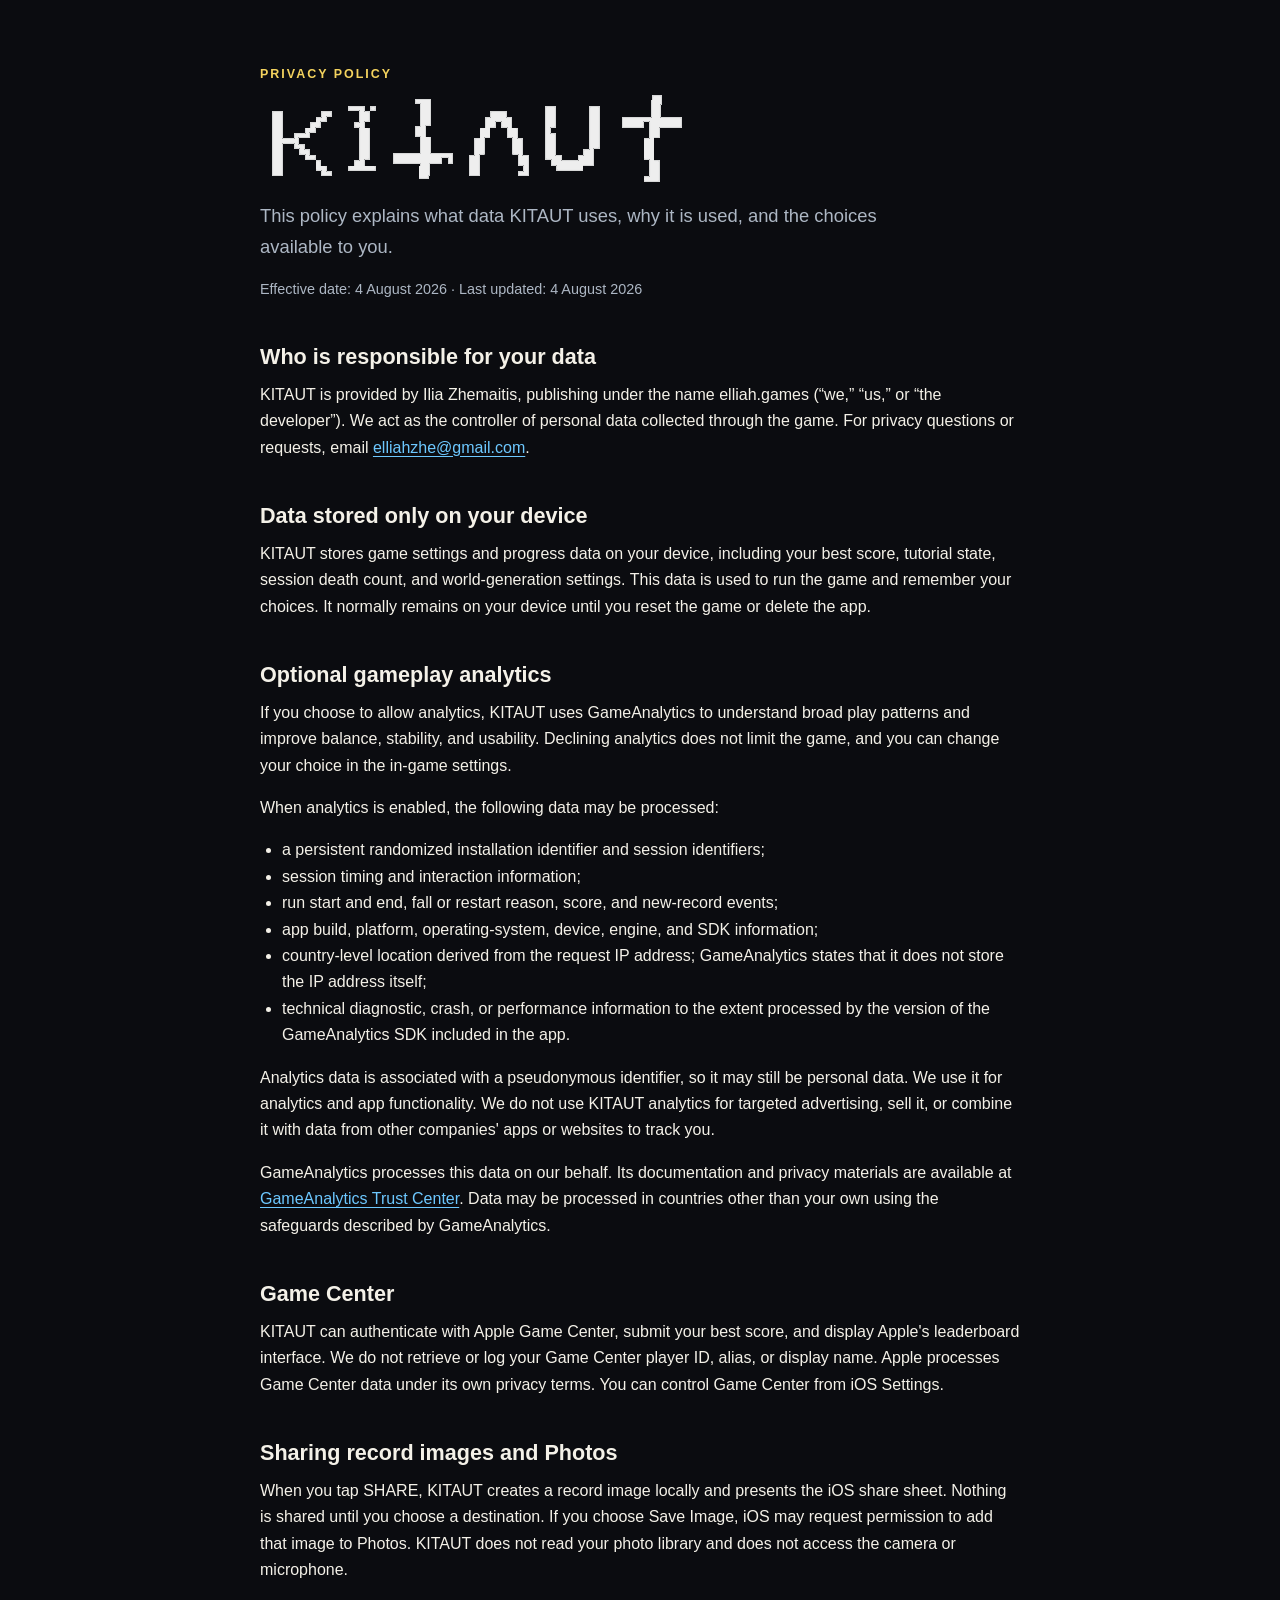
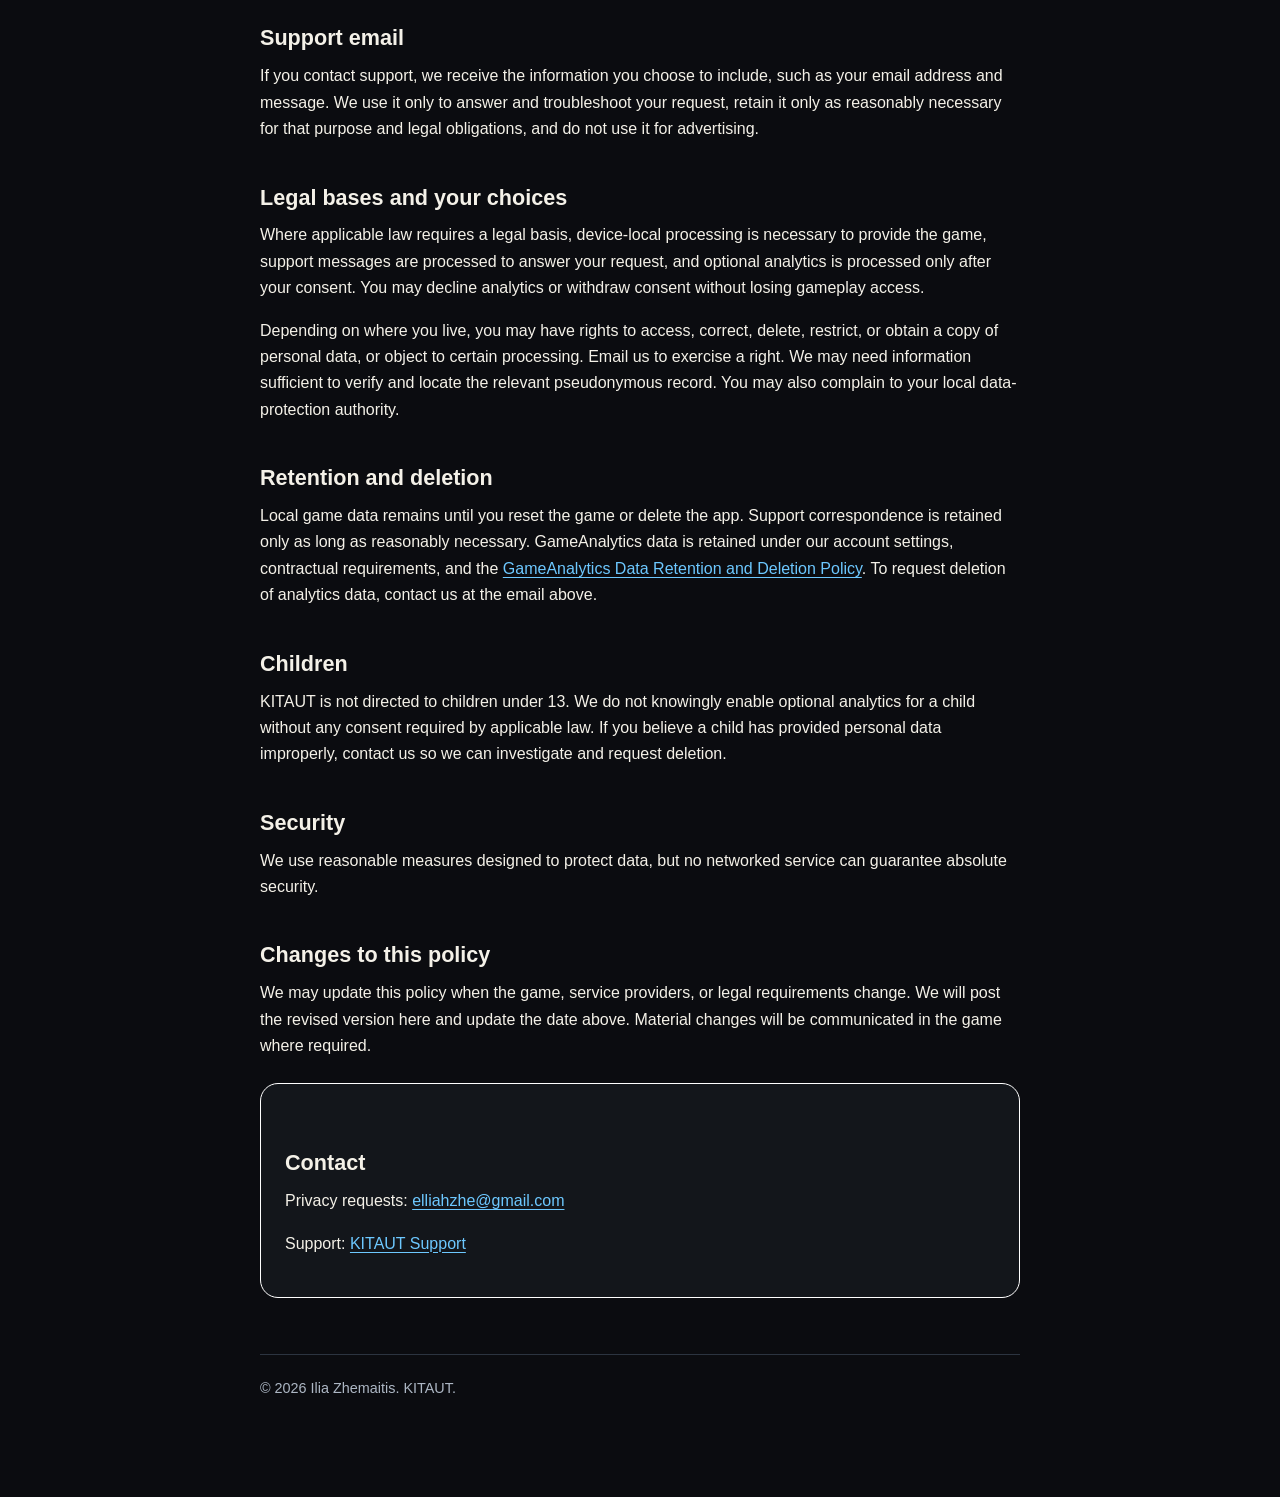
==== privacy/index.html @ 6efd18be "Add clean privacy page route" ====
<!doctype html>
<html lang="en">
<head>
  <meta charset="utf-8">
  <meta name="viewport" content="width=device-width, initial-scale=1">
  <meta name="description" content="Privacy Policy for the KITAUT iPhone game.">
  <title>KITAUT Privacy Policy</title>
  <link rel="canonical" href="https://elliahzhe.github.io/kitaut-site/privacy/">
  <link rel="stylesheet" href="../styles.css?v=3">
</head>
<body>
  <main>
    <header>
      <p class="eyebrow">Privacy policy</p>
      <h1 class="brand"><img src="../logo_simple.png" alt="KITAUT"></h1>
      <p class="lede">This policy explains what data KITAUT uses, why it is used, and the choices available to you.</p>
      <p class="meta">Effective date: 4 August 2026 · Last updated: 4 August 2026</p>
    </header>

    <section>
      <h2>Who is responsible for your data</h2>
      <p>KITAUT is provided by Ilia Zhemaitis, publishing under the name elliah.games (“we,” “us,” or “the developer”). We act as the controller of personal data collected through the game. For privacy questions or requests, email <a href="mailto:elliahzhe@gmail.com?subject=KITAUT%20Privacy">elliahzhe@gmail.com</a>.</p>
    </section>

    <section>
      <h2>Data stored only on your device</h2>
      <p>KITAUT stores game settings and progress data on your device, including your best score, tutorial state, session death count, and world-generation settings. This data is used to run the game and remember your choices. It normally remains on your device until you reset the game or delete the app.</p>
    </section>

    <section>
      <h2>Optional gameplay analytics</h2>
      <p>If you choose to allow analytics, KITAUT uses GameAnalytics to understand broad play patterns and improve balance, stability, and usability. Declining analytics does not limit the game, and you can change your choice in the in-game settings.</p>
      <p>When analytics is enabled, the following data may be processed:</p>
      <ul>
        <li>a persistent randomized installation identifier and session identifiers;</li>
        <li>session timing and interaction information;</li>
        <li>run start and end, fall or restart reason, score, and new-record events;</li>
        <li>app build, platform, operating-system, device, engine, and SDK information;</li>
        <li>country-level location derived from the request IP address; GameAnalytics states that it does not store the IP address itself;</li>
        <li>technical diagnostic, crash, or performance information to the extent processed by the version of the GameAnalytics SDK included in the app.</li>
      </ul>
      <p>Analytics data is associated with a pseudonymous identifier, so it may still be personal data. We use it for analytics and app functionality. We do not use KITAUT analytics for targeted advertising, sell it, or combine it with data from other companies' apps or websites to track you.</p>
      <p>GameAnalytics processes this data on our behalf. Its documentation and privacy materials are available at <a href="https://www.gameanalytics.com/trust">GameAnalytics Trust Center</a>. Data may be processed in countries other than your own using the safeguards described by GameAnalytics.</p>
    </section>

    <section>
      <h2>Game Center</h2>
      <p>KITAUT can authenticate with Apple Game Center, submit your best score, and display Apple's leaderboard interface. We do not retrieve or log your Game Center player ID, alias, or display name. Apple processes Game Center data under its own privacy terms. You can control Game Center from iOS Settings.</p>
    </section>

    <section>
      <h2>Sharing record images and Photos</h2>
      <p>When you tap SHARE, KITAUT creates a record image locally and presents the iOS share sheet. Nothing is shared until you choose a destination. If you choose Save Image, iOS may request permission to add that image to Photos. KITAUT does not read your photo library and does not access the camera or microphone.</p>
    </section>

    <section>
      <h2>Support email</h2>
      <p>If you contact support, we receive the information you choose to include, such as your email address and message. We use it only to answer and troubleshoot your request, retain it only as reasonably necessary for that purpose and legal obligations, and do not use it for advertising.</p>
    </section>

    <section>
      <h2>Legal bases and your choices</h2>
      <p>Where applicable law requires a legal basis, device-local processing is necessary to provide the game, support messages are processed to answer your request, and optional analytics is processed only after your consent. You may decline analytics or withdraw consent without losing gameplay access.</p>
      <p>Depending on where you live, you may have rights to access, correct, delete, restrict, or obtain a copy of personal data, or object to certain processing. Email us to exercise a right. We may need information sufficient to verify and locate the relevant pseudonymous record. You may also complain to your local data-protection authority.</p>
    </section>

    <section>
      <h2>Retention and deletion</h2>
      <p>Local game data remains until you reset the game or delete the app. Support correspondence is retained only as long as reasonably necessary. GameAnalytics data is retained under our account settings, contractual requirements, and the <a href="https://www.gameanalytics.com/trust/data-retention-and-deletion-policy">GameAnalytics Data Retention and Deletion Policy</a>. To request deletion of analytics data, contact us at the email above.</p>
    </section>

    <section>
      <h2>Children</h2>
      <p>KITAUT is not directed to children under 13. We do not knowingly enable optional analytics for a child without any consent required by applicable law. If you believe a child has provided personal data improperly, contact us so we can investigate and request deletion.</p>
    </section>

    <section>
      <h2>Security</h2>
      <p>We use reasonable measures designed to protect data, but no networked service can guarantee absolute security.</p>
    </section>

    <section>
      <h2>Changes to this policy</h2>
      <p>We may update this policy when the game, service providers, or legal requirements change. We will post the revised version here and update the date above. Material changes will be communicated in the game where required.</p>
    </section>

    <section class="card">
      <h2>Contact</h2>
      <p>Privacy requests: <a href="mailto:elliahzhe@gmail.com?subject=KITAUT%20Privacy">elliahzhe@gmail.com</a></p>
      <p>Support: <a href="../support/">KITAUT Support</a></p>
    </section>

    <footer>
      <p>© 2026 Ilia Zhemaitis. KITAUT.</p>
    </footer>
  </main>
</body>
</html>
---- styles.css ----
:root {
  color-scheme: dark;
  --bg: #0b0c10;
  --panel: #14171d;
  --line: #2c3440;
  --text: #f4f1e8;
  --muted: #adb7c4;
  --accent: #f4d35e;
  --link: #6dc8ff;
  --danger: #ff5f5f;
}

* { box-sizing: border-box; }

html { background: var(--bg); }

body {
  margin: 0;
  color: var(--text);
  background: var(--bg);
  font: 16px/1.65 -apple-system, BlinkMacSystemFont, "Segoe UI", sans-serif;
}

main {
  width: min(760px, calc(100% - 32px));
  margin: 0 auto;
  padding: 64px 0 80px;
}

header { margin-bottom: 40px; }

.eyebrow {
  margin: 0 0 10px;
  color: var(--accent);
  font-size: 0.78rem;
  font-weight: 750;
  letter-spacing: 0.16em;
  text-transform: uppercase;
}

h1, h2, h3 { line-height: 1.2; }

h1 {
  margin: 0 0 12px;
  font-size: clamp(2.5rem, 10vw, 5.2rem);
  letter-spacing: -0.045em;
}

h1.brand {
  font-size: 0;
  line-height: 0;
}

.brand img {
  display: block;
  width: min(430px, 100%);
  height: auto;
  image-rendering: pixelated;
}

h2 {
  margin: 42px 0 12px;
  font-size: 1.35rem;
}

h3 { margin: 28px 0 8px; font-size: 1.05rem; }

p, ul { margin: 0 0 16px; }

ul { padding-left: 22px; }

a { color: var(--link); text-underline-offset: 3px; }

.lede { max-width: 620px; color: var(--muted); font-size: 1.15rem; }

.card {
  margin: 24px 0;
  padding: 24px;
  border: 1px solid #fff;
  border-radius: 18px;
  background: color-mix(in srgb, var(--panel) 92%, transparent);
}

.grid {
  display: grid;
  grid-template-columns: repeat(2, minmax(0, 1fr));
  gap: 16px;
}

.grid .card { margin: 0; }

.button {
  display: inline-block;
  margin-top: 8px;
  padding: 11px 16px;
  border-radius: 999px;
  color: var(--bg);
  background: var(--text);
  font-weight: 750;
  text-decoration: none;
}

.meta, footer { color: var(--muted); font-size: 0.9rem; }

footer {
  margin-top: 56px;
  padding-top: 22px;
  border-top: 1px solid var(--line);
}

@media (max-width: 620px) {
  main { padding-top: 36px; }
  .grid { grid-template-columns: 1fr; }
  .card { padding: 20px; }
}
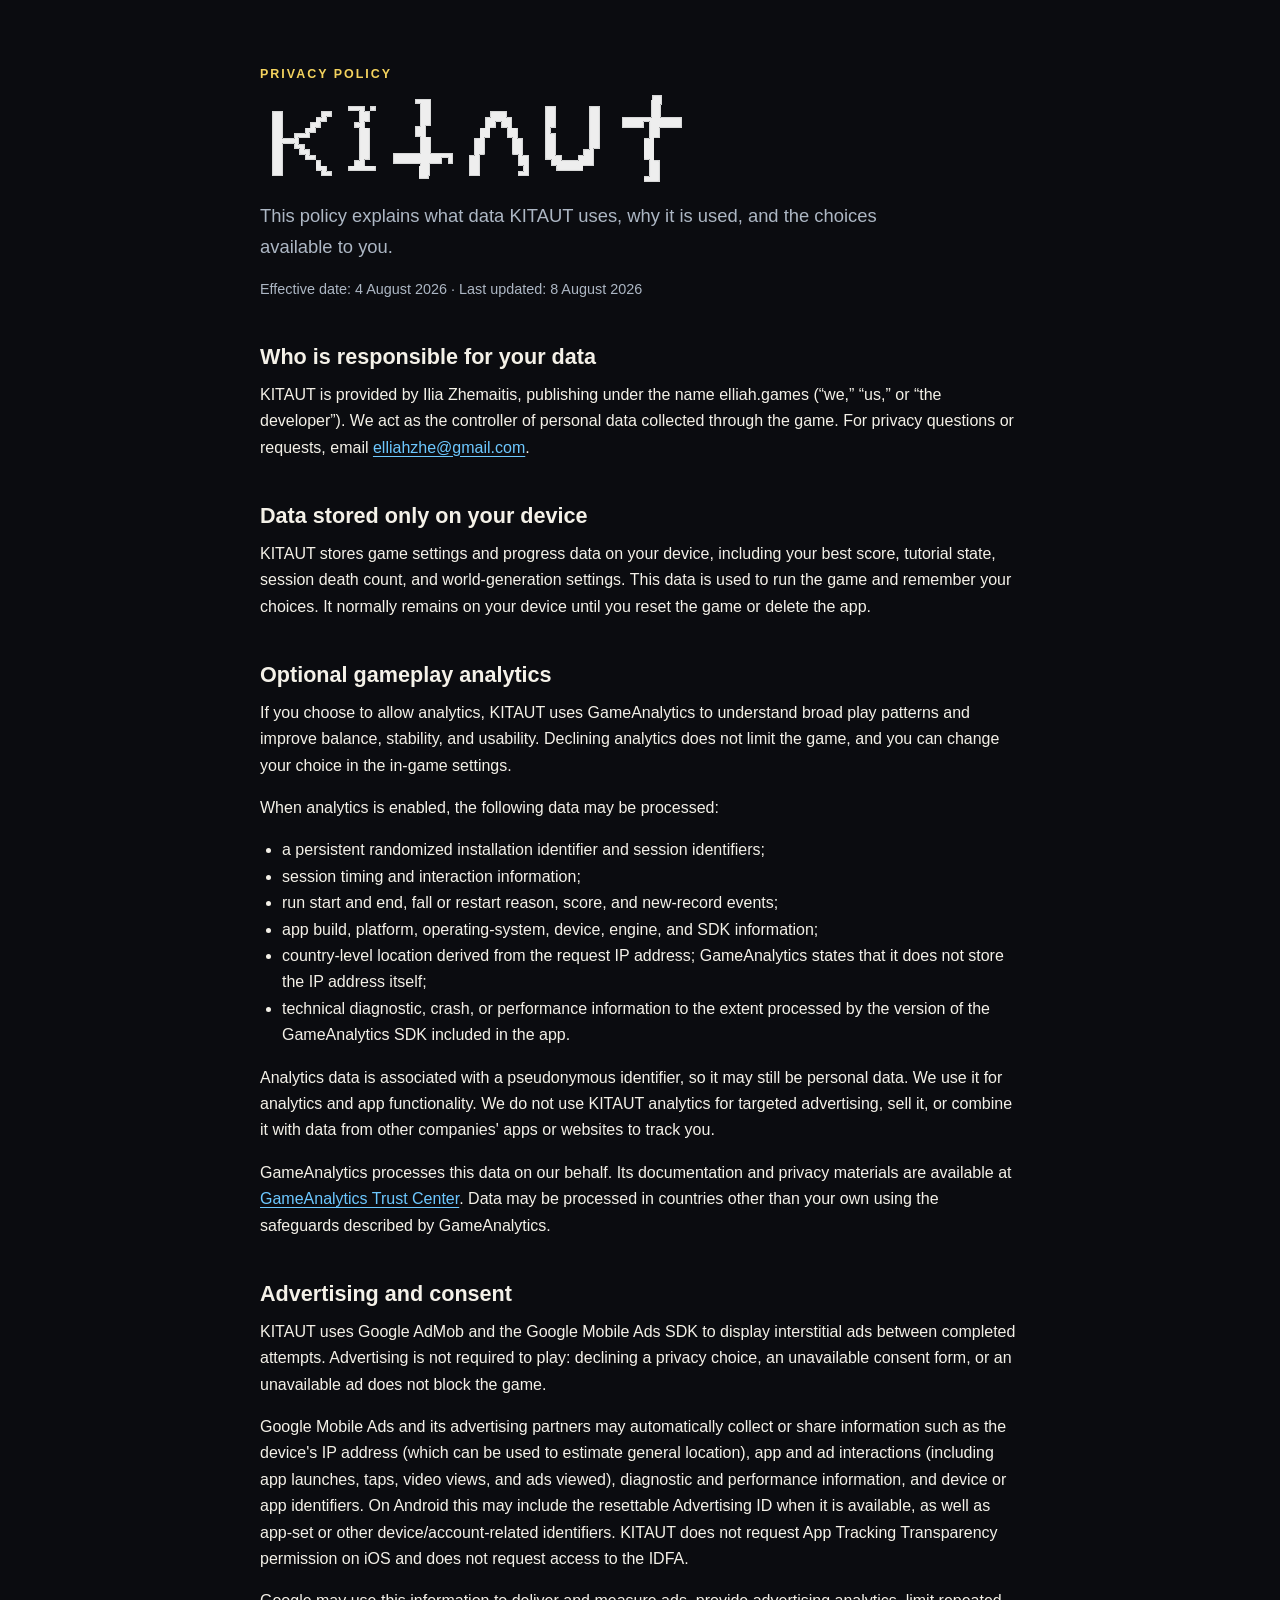
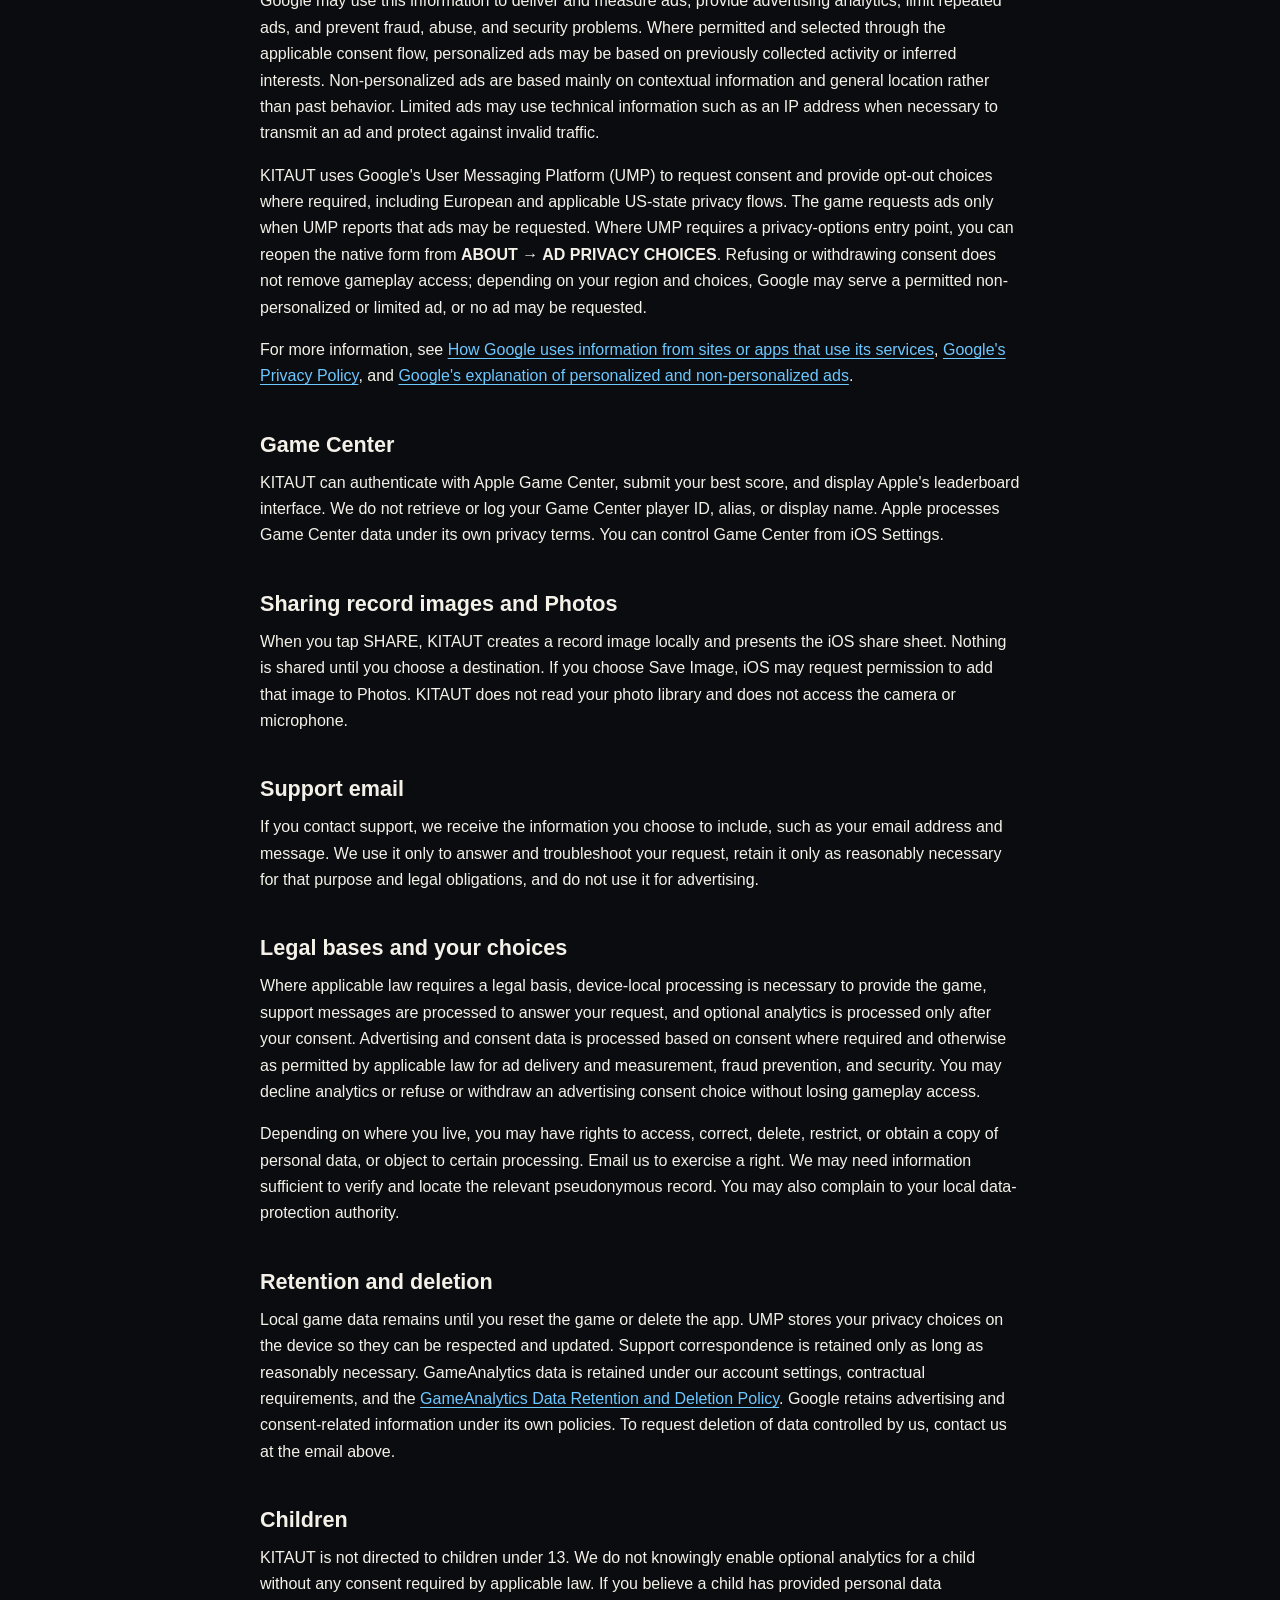
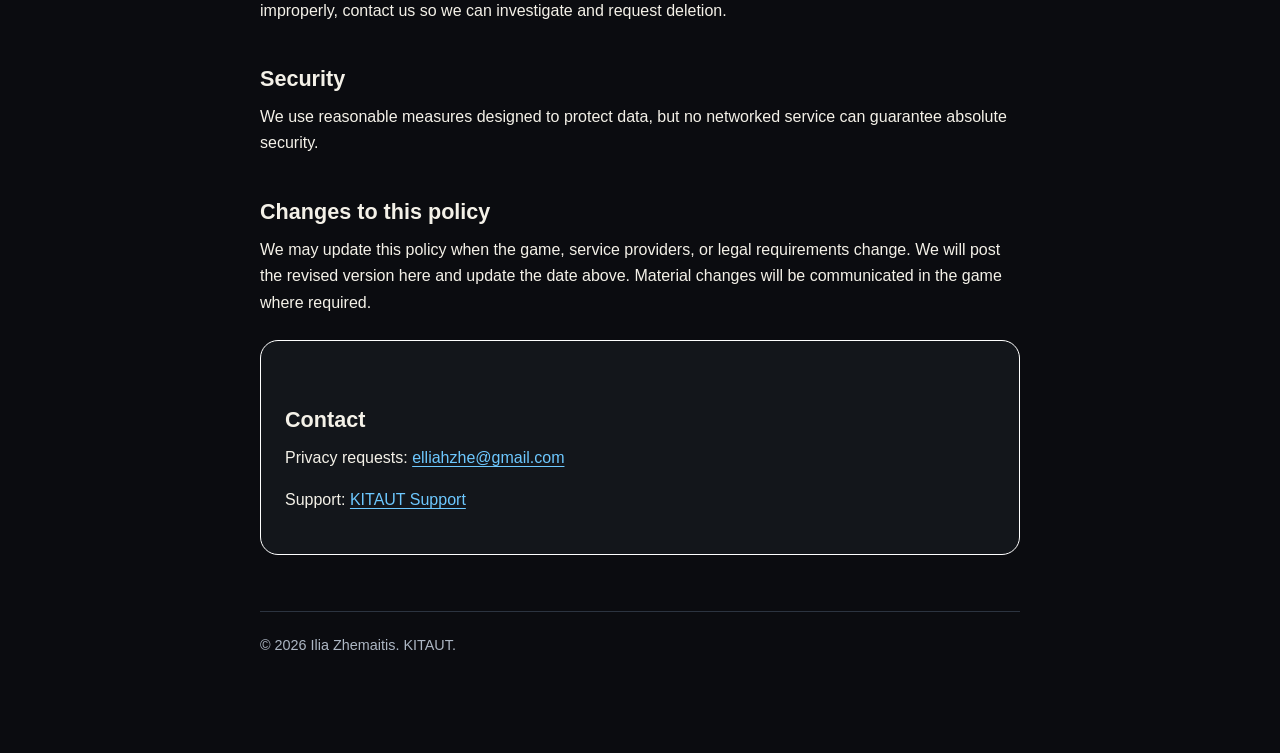
==== commit 0fec67ef: "Update KITAUT privacy policy for AdMob and UMP" ====
--- a/privacy/index.html
+++ b/privacy/index.html
@@ -3,7 +3,7 @@
 <head>
   <meta charset="utf-8">
   <meta name="viewport" content="width=device-width, initial-scale=1">
-  <meta name="description" content="Privacy Policy for the KITAUT iPhone game.">
+  <meta name="description" content="Privacy Policy for the KITAUT iOS and Android game.">
   <title>KITAUT Privacy Policy</title>
   <link rel="canonical" href="https://elliahzhe.github.io/kitaut-site/privacy/">
   <link rel="stylesheet" href="../styles.css?v=3">
@@ -14,7 +14,7 @@
       <p class="eyebrow">Privacy policy</p>
       <h1 class="brand"><img src="../logo_simple.png" alt="KITAUT"></h1>
       <p class="lede">This policy explains what data KITAUT uses, why it is used, and the choices available to you.</p>
-      <p class="meta">Effective date: 4 August 2026 · Last updated: 4 August 2026</p>
+      <p class="meta">Effective date: 4 August 2026 · Last updated: 8 August 2026</p>
     </header>
 
     <section>
@@ -44,6 +44,15 @@
     </section>
 
     <section>
+      <h2>Advertising and consent</h2>
+      <p>KITAUT uses Google AdMob and the Google Mobile Ads SDK to display interstitial ads between completed attempts. Advertising is not required to play: declining a privacy choice, an unavailable consent form, or an unavailable ad does not block the game.</p>
+      <p>Google Mobile Ads and its advertising partners may automatically collect or share information such as the device's IP address (which can be used to estimate general location), app and ad interactions (including app launches, taps, video views, and ads viewed), diagnostic and performance information, and device or app identifiers. On Android this may include the resettable Advertising ID when it is available, as well as app-set or other device/account-related identifiers. KITAUT does not request App Tracking Transparency permission on iOS and does not request access to the IDFA.</p>
+      <p>Google may use this information to deliver and measure ads, provide advertising analytics, limit repeated ads, and prevent fraud, abuse, and security problems. Where permitted and selected through the applicable consent flow, personalized ads may be based on previously collected activity or inferred interests. Non-personalized ads are based mainly on contextual information and general location rather than past behavior. Limited ads may use technical information such as an IP address when necessary to transmit an ad and protect against invalid traffic.</p>
+      <p>KITAUT uses Google's User Messaging Platform (UMP) to request consent and provide opt-out choices where required, including European and applicable US-state privacy flows. The game requests ads only when UMP reports that ads may be requested. Where UMP requires a privacy-options entry point, you can reopen the native form from <strong>ABOUT → AD PRIVACY CHOICES</strong>. Refusing or withdrawing consent does not remove gameplay access; depending on your region and choices, Google may serve a permitted non-personalized or limited ad, or no ad may be requested.</p>
+      <p>For more information, see <a href="https://policies.google.com/technologies/partner-sites">How Google uses information from sites or apps that use its services</a>, <a href="https://policies.google.com/privacy">Google's Privacy Policy</a>, and <a href="https://support.google.com/admob/answer/7676680">Google's explanation of personalized and non-personalized ads</a>.</p>
+    </section>
+
+    <section>
       <h2>Game Center</h2>
       <p>KITAUT can authenticate with Apple Game Center, submit your best score, and display Apple's leaderboard interface. We do not retrieve or log your Game Center player ID, alias, or display name. Apple processes Game Center data under its own privacy terms. You can control Game Center from iOS Settings.</p>
     </section>
@@ -60,13 +69,13 @@
 
     <section>
       <h2>Legal bases and your choices</h2>
-      <p>Where applicable law requires a legal basis, device-local processing is necessary to provide the game, support messages are processed to answer your request, and optional analytics is processed only after your consent. You may decline analytics or withdraw consent without losing gameplay access.</p>
+      <p>Where applicable law requires a legal basis, device-local processing is necessary to provide the game, support messages are processed to answer your request, and optional analytics is processed only after your consent. Advertising and consent data is processed based on consent where required and otherwise as permitted by applicable law for ad delivery and measurement, fraud prevention, and security. You may decline analytics or refuse or withdraw an advertising consent choice without losing gameplay access.</p>
       <p>Depending on where you live, you may have rights to access, correct, delete, restrict, or obtain a copy of personal data, or object to certain processing. Email us to exercise a right. We may need information sufficient to verify and locate the relevant pseudonymous record. You may also complain to your local data-protection authority.</p>
     </section>
 
     <section>
       <h2>Retention and deletion</h2>
-      <p>Local game data remains until you reset the game or delete the app. Support correspondence is retained only as long as reasonably necessary. GameAnalytics data is retained under our account settings, contractual requirements, and the <a href="https://www.gameanalytics.com/trust/data-retention-and-deletion-policy">GameAnalytics Data Retention and Deletion Policy</a>. To request deletion of analytics data, contact us at the email above.</p>
+      <p>Local game data remains until you reset the game or delete the app. UMP stores your privacy choices on the device so they can be respected and updated. Support correspondence is retained only as long as reasonably necessary. GameAnalytics data is retained under our account settings, contractual requirements, and the <a href="https://www.gameanalytics.com/trust/data-retention-and-deletion-policy">GameAnalytics Data Retention and Deletion Policy</a>. Google retains advertising and consent-related information under its own policies. To request deletion of data controlled by us, contact us at the email above.</p>
     </section>
 
     <section>
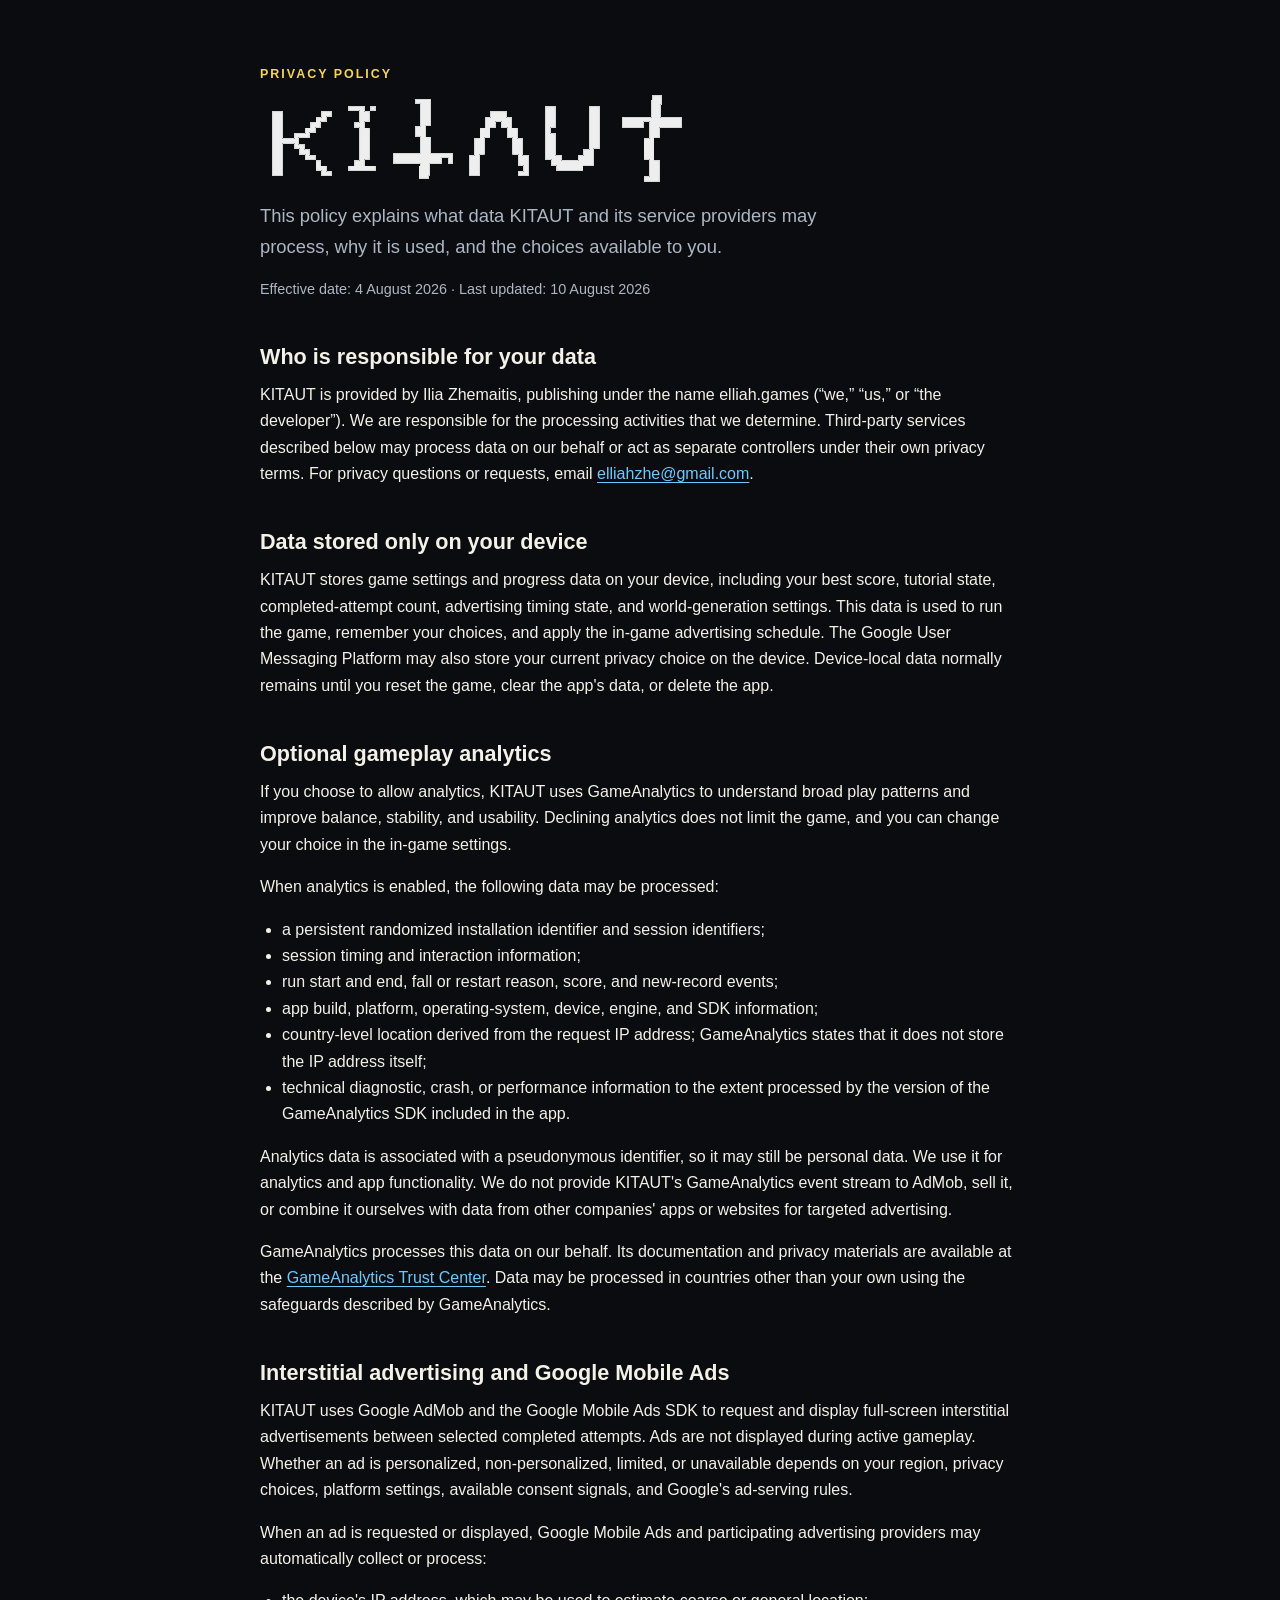
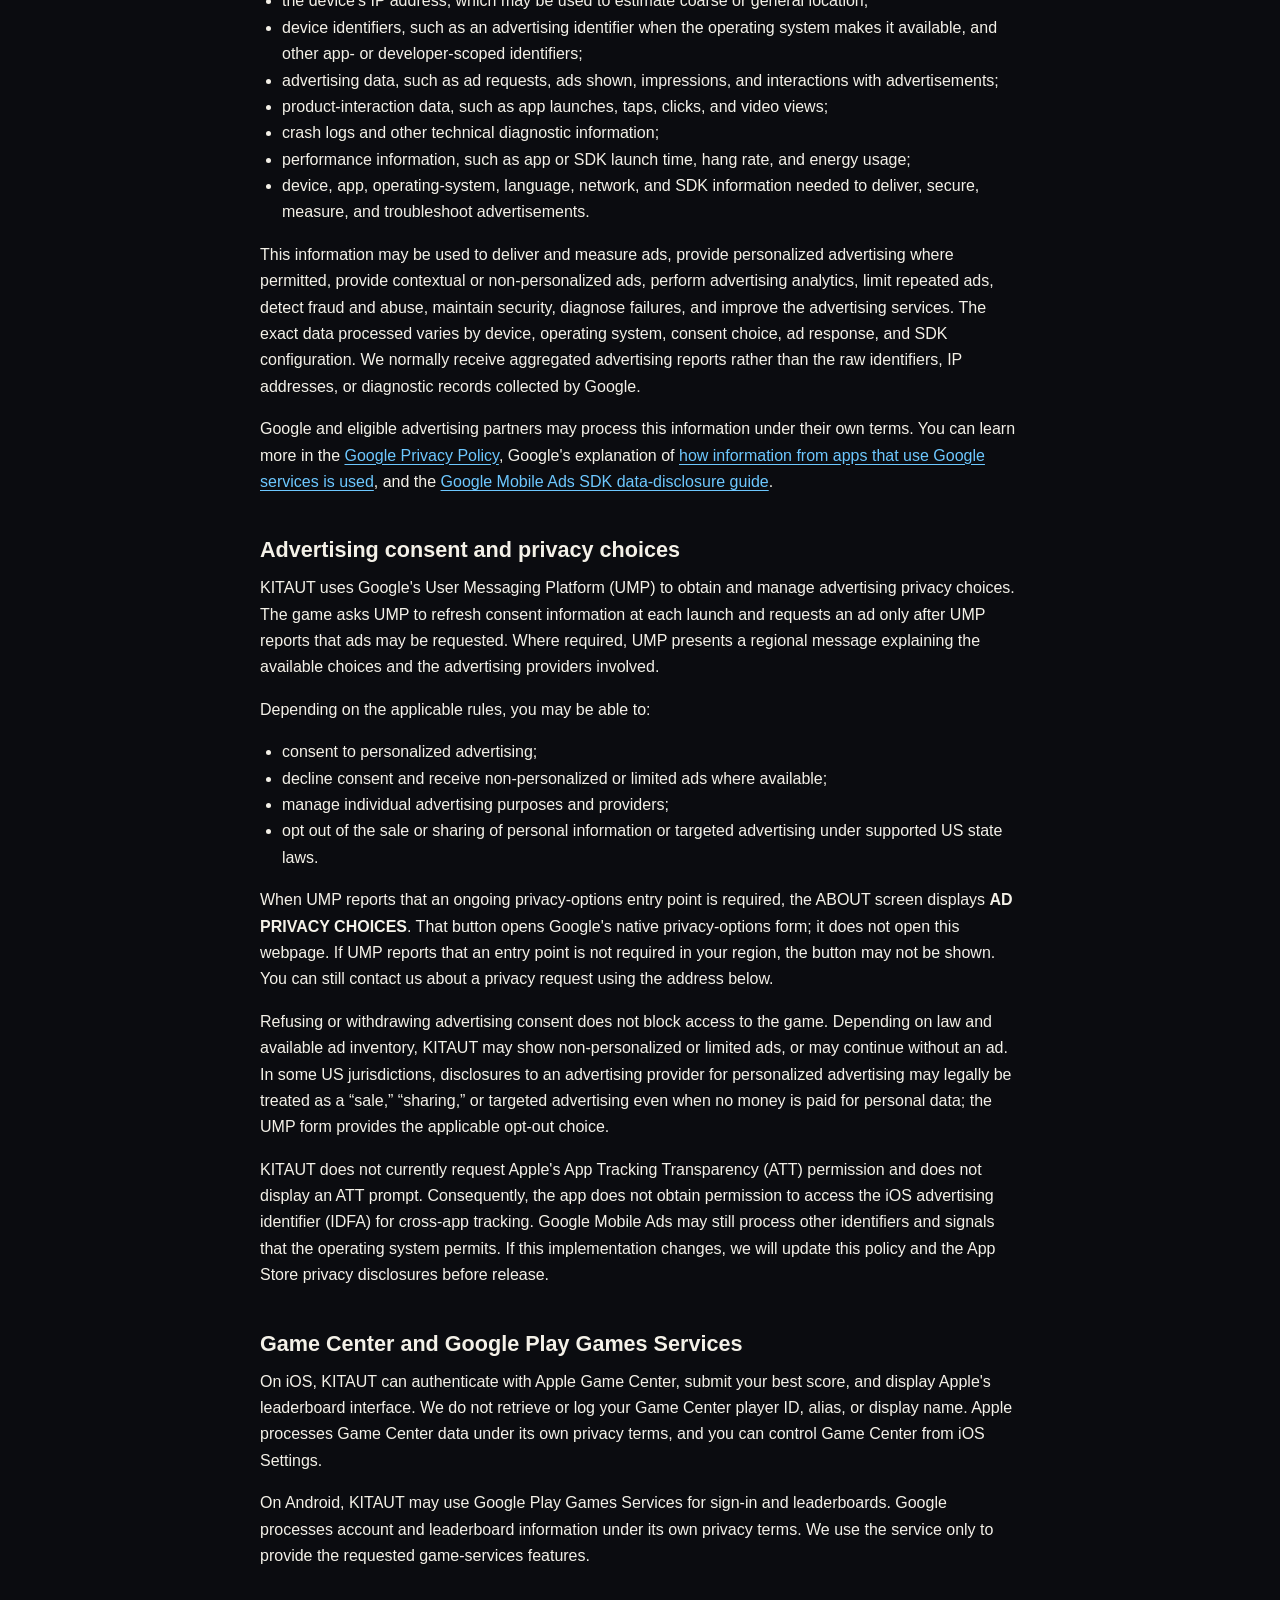
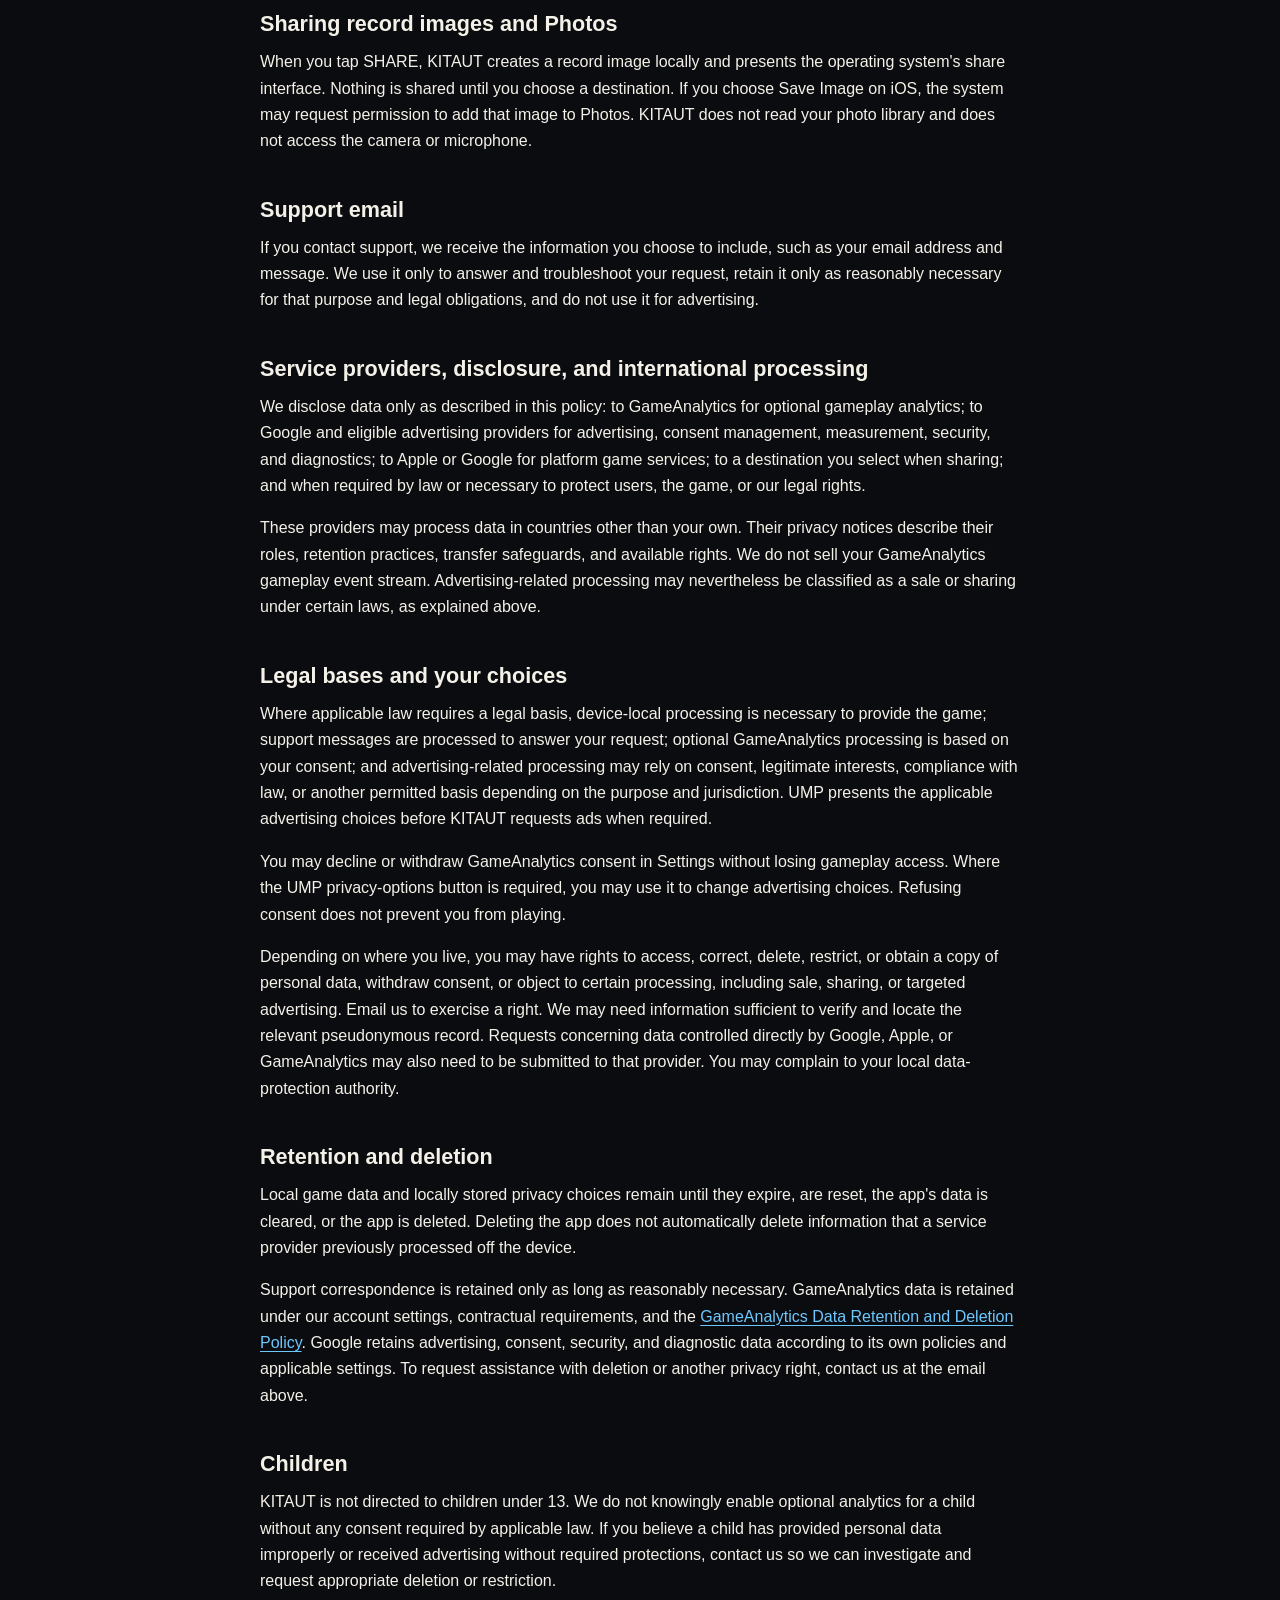
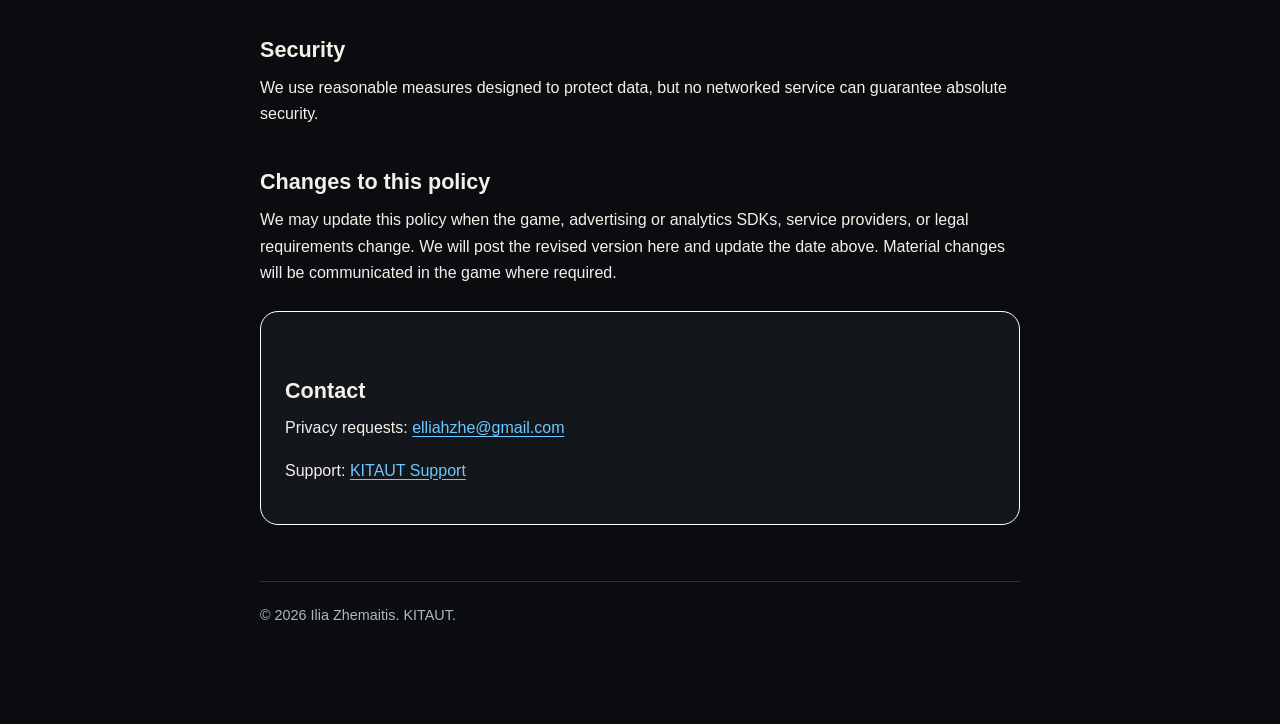
==== commit 3bf59a11: "Sync public privacy page with AdMob disclosures" ====
--- a/privacy/index.html
+++ b/privacy/index.html
@@ -3,7 +3,7 @@
 <head>
   <meta charset="utf-8">
   <meta name="viewport" content="width=device-width, initial-scale=1">
-  <meta name="description" content="Privacy Policy for the KITAUT iOS and Android game.">
+  <meta name="description" content="Privacy Policy for the KITAUT game on iOS and Android.">
   <title>KITAUT Privacy Policy</title>
   <link rel="canonical" href="https://elliahzhe.github.io/kitaut-site/privacy/">
   <link rel="stylesheet" href="../styles.css?v=3">
@@ -13,18 +13,18 @@
     <header>
       <p class="eyebrow">Privacy policy</p>
       <h1 class="brand"><img src="../logo_simple.png" alt="KITAUT"></h1>
-      <p class="lede">This policy explains what data KITAUT uses, why it is used, and the choices available to you.</p>
-      <p class="meta">Effective date: 4 August 2026 · Last updated: 8 August 2026</p>
+      <p class="lede">This policy explains what data KITAUT and its service providers may process, why it is used, and the choices available to you.</p>
+      <p class="meta">Effective date: 4 August 2026 · Last updated: 10 August 2026</p>
     </header>
 
     <section>
       <h2>Who is responsible for your data</h2>
-      <p>KITAUT is provided by Ilia Zhemaitis, publishing under the name elliah.games (“we,” “us,” or “the developer”). We act as the controller of personal data collected through the game. For privacy questions or requests, email <a href="mailto:elliahzhe@gmail.com?subject=KITAUT%20Privacy">elliahzhe@gmail.com</a>.</p>
+      <p>KITAUT is provided by Ilia Zhemaitis, publishing under the name elliah.games (“we,” “us,” or “the developer”). We are responsible for the processing activities that we determine. Third-party services described below may process data on our behalf or act as separate controllers under their own privacy terms. For privacy questions or requests, email <a href="mailto:elliahzhe@gmail.com?subject=KITAUT%20Privacy">elliahzhe@gmail.com</a>.</p>
     </section>
 
     <section>
       <h2>Data stored only on your device</h2>
-      <p>KITAUT stores game settings and progress data on your device, including your best score, tutorial state, session death count, and world-generation settings. This data is used to run the game and remember your choices. It normally remains on your device until you reset the game or delete the app.</p>
+      <p>KITAUT stores game settings and progress data on your device, including your best score, tutorial state, completed-attempt count, advertising timing state, and world-generation settings. This data is used to run the game, remember your choices, and apply the in-game advertising schedule. The Google User Messaging Platform may also store your current privacy choice on the device. Device-local data normally remains until you reset the game, clear the app's data, or delete the app.</p>
     </section>
 
     <section>
@@ -39,27 +39,51 @@
         <li>country-level location derived from the request IP address; GameAnalytics states that it does not store the IP address itself;</li>
         <li>technical diagnostic, crash, or performance information to the extent processed by the version of the GameAnalytics SDK included in the app.</li>
       </ul>
-      <p>Analytics data is associated with a pseudonymous identifier, so it may still be personal data. We use it for analytics and app functionality. We do not use KITAUT analytics for targeted advertising, sell it, or combine it with data from other companies' apps or websites to track you.</p>
-      <p>GameAnalytics processes this data on our behalf. Its documentation and privacy materials are available at <a href="https://www.gameanalytics.com/trust">GameAnalytics Trust Center</a>. Data may be processed in countries other than your own using the safeguards described by GameAnalytics.</p>
+      <p>Analytics data is associated with a pseudonymous identifier, so it may still be personal data. We use it for analytics and app functionality. We do not provide KITAUT's GameAnalytics event stream to AdMob, sell it, or combine it ourselves with data from other companies' apps or websites for targeted advertising.</p>
+      <p>GameAnalytics processes this data on our behalf. Its documentation and privacy materials are available at the <a href="https://www.gameanalytics.com/trust">GameAnalytics Trust Center</a>. Data may be processed in countries other than your own using the safeguards described by GameAnalytics.</p>
     </section>
 
     <section>
-      <h2>Advertising and consent</h2>
-      <p>KITAUT uses Google AdMob and the Google Mobile Ads SDK to display interstitial ads between completed attempts. Advertising is not required to play: declining a privacy choice, an unavailable consent form, or an unavailable ad does not block the game.</p>
-      <p>Google Mobile Ads and its advertising partners may automatically collect or share information such as the device's IP address (which can be used to estimate general location), app and ad interactions (including app launches, taps, video views, and ads viewed), diagnostic and performance information, and device or app identifiers. On Android this may include the resettable Advertising ID when it is available, as well as app-set or other device/account-related identifiers. KITAUT does not request App Tracking Transparency permission on iOS and does not request access to the IDFA.</p>
-      <p>Google may use this information to deliver and measure ads, provide advertising analytics, limit repeated ads, and prevent fraud, abuse, and security problems. Where permitted and selected through the applicable consent flow, personalized ads may be based on previously collected activity or inferred interests. Non-personalized ads are based mainly on contextual information and general location rather than past behavior. Limited ads may use technical information such as an IP address when necessary to transmit an ad and protect against invalid traffic.</p>
-      <p>KITAUT uses Google's User Messaging Platform (UMP) to request consent and provide opt-out choices where required, including European and applicable US-state privacy flows. The game requests ads only when UMP reports that ads may be requested. Where UMP requires a privacy-options entry point, you can reopen the native form from <strong>ABOUT → AD PRIVACY CHOICES</strong>. Refusing or withdrawing consent does not remove gameplay access; depending on your region and choices, Google may serve a permitted non-personalized or limited ad, or no ad may be requested.</p>
-      <p>For more information, see <a href="https://policies.google.com/technologies/partner-sites">How Google uses information from sites or apps that use its services</a>, <a href="https://policies.google.com/privacy">Google's Privacy Policy</a>, and <a href="https://support.google.com/admob/answer/7676680">Google's explanation of personalized and non-personalized ads</a>.</p>
+      <h2>Interstitial advertising and Google Mobile Ads</h2>
+      <p>KITAUT uses Google AdMob and the Google Mobile Ads SDK to request and display full-screen interstitial advertisements between selected completed attempts. Ads are not displayed during active gameplay. Whether an ad is personalized, non-personalized, limited, or unavailable depends on your region, privacy choices, platform settings, available consent signals, and Google's ad-serving rules.</p>
+      <p>When an ad is requested or displayed, Google Mobile Ads and participating advertising providers may automatically collect or process:</p>
+      <ul>
+        <li>the device's IP address, which may be used to estimate coarse or general location;</li>
+        <li>device identifiers, such as an advertising identifier when the operating system makes it available, and other app- or developer-scoped identifiers;</li>
+        <li>advertising data, such as ad requests, ads shown, impressions, and interactions with advertisements;</li>
+        <li>product-interaction data, such as app launches, taps, clicks, and video views;</li>
+        <li>crash logs and other technical diagnostic information;</li>
+        <li>performance information, such as app or SDK launch time, hang rate, and energy usage;</li>
+        <li>device, app, operating-system, language, network, and SDK information needed to deliver, secure, measure, and troubleshoot advertisements.</li>
+      </ul>
+      <p>This information may be used to deliver and measure ads, provide personalized advertising where permitted, provide contextual or non-personalized ads, perform advertising analytics, limit repeated ads, detect fraud and abuse, maintain security, diagnose failures, and improve the advertising services. The exact data processed varies by device, operating system, consent choice, ad response, and SDK configuration. We normally receive aggregated advertising reports rather than the raw identifiers, IP addresses, or diagnostic records collected by Google.</p>
+      <p>Google and eligible advertising partners may process this information under their own terms. You can learn more in the <a href="https://policies.google.com/privacy">Google Privacy Policy</a>, Google's explanation of <a href="https://policies.google.com/technologies/partner-sites">how information from apps that use Google services is used</a>, and the <a href="https://developers.google.com/admob/ios/privacy/data-disclosure">Google Mobile Ads SDK data-disclosure guide</a>.</p>
     </section>
 
     <section>
-      <h2>Game Center</h2>
-      <p>KITAUT can authenticate with Apple Game Center, submit your best score, and display Apple's leaderboard interface. We do not retrieve or log your Game Center player ID, alias, or display name. Apple processes Game Center data under its own privacy terms. You can control Game Center from iOS Settings.</p>
+      <h2>Advertising consent and privacy choices</h2>
+      <p>KITAUT uses Google's User Messaging Platform (UMP) to obtain and manage advertising privacy choices. The game asks UMP to refresh consent information at each launch and requests an ad only after UMP reports that ads may be requested. Where required, UMP presents a regional message explaining the available choices and the advertising providers involved.</p>
+      <p>Depending on the applicable rules, you may be able to:</p>
+      <ul>
+        <li>consent to personalized advertising;</li>
+        <li>decline consent and receive non-personalized or limited ads where available;</li>
+        <li>manage individual advertising purposes and providers;</li>
+        <li>opt out of the sale or sharing of personal information or targeted advertising under supported US state laws.</li>
+      </ul>
+      <p>When UMP reports that an ongoing privacy-options entry point is required, the ABOUT screen displays <strong>AD PRIVACY CHOICES</strong>. That button opens Google's native privacy-options form; it does not open this webpage. If UMP reports that an entry point is not required in your region, the button may not be shown. You can still contact us about a privacy request using the address below.</p>
+      <p>Refusing or withdrawing advertising consent does not block access to the game. Depending on law and available ad inventory, KITAUT may show non-personalized or limited ads, or may continue without an ad. In some US jurisdictions, disclosures to an advertising provider for personalized advertising may legally be treated as a “sale,” “sharing,” or targeted advertising even when no money is paid for personal data; the UMP form provides the applicable opt-out choice.</p>
+      <p>KITAUT does not currently request Apple's App Tracking Transparency (ATT) permission and does not display an ATT prompt. Consequently, the app does not obtain permission to access the iOS advertising identifier (IDFA) for cross-app tracking. Google Mobile Ads may still process other identifiers and signals that the operating system permits. If this implementation changes, we will update this policy and the App Store privacy disclosures before release.</p>
+    </section>
+
+    <section>
+      <h2>Game Center and Google Play Games Services</h2>
+      <p>On iOS, KITAUT can authenticate with Apple Game Center, submit your best score, and display Apple's leaderboard interface. We do not retrieve or log your Game Center player ID, alias, or display name. Apple processes Game Center data under its own privacy terms, and you can control Game Center from iOS Settings.</p>
+      <p>On Android, KITAUT may use Google Play Games Services for sign-in and leaderboards. Google processes account and leaderboard information under its own privacy terms. We use the service only to provide the requested game-services features.</p>
     </section>
 
     <section>
       <h2>Sharing record images and Photos</h2>
-      <p>When you tap SHARE, KITAUT creates a record image locally and presents the iOS share sheet. Nothing is shared until you choose a destination. If you choose Save Image, iOS may request permission to add that image to Photos. KITAUT does not read your photo library and does not access the camera or microphone.</p>
+      <p>When you tap SHARE, KITAUT creates a record image locally and presents the operating system's share interface. Nothing is shared until you choose a destination. If you choose Save Image on iOS, the system may request permission to add that image to Photos. KITAUT does not read your photo library and does not access the camera or microphone.</p>
     </section>
 
     <section>
@@ -68,19 +92,27 @@
     </section>
 
     <section>
+      <h2>Service providers, disclosure, and international processing</h2>
+      <p>We disclose data only as described in this policy: to GameAnalytics for optional gameplay analytics; to Google and eligible advertising providers for advertising, consent management, measurement, security, and diagnostics; to Apple or Google for platform game services; to a destination you select when sharing; and when required by law or necessary to protect users, the game, or our legal rights.</p>
+      <p>These providers may process data in countries other than your own. Their privacy notices describe their roles, retention practices, transfer safeguards, and available rights. We do not sell your GameAnalytics gameplay event stream. Advertising-related processing may nevertheless be classified as a sale or sharing under certain laws, as explained above.</p>
+    </section>
+
+    <section>
       <h2>Legal bases and your choices</h2>
-      <p>Where applicable law requires a legal basis, device-local processing is necessary to provide the game, support messages are processed to answer your request, and optional analytics is processed only after your consent. Advertising and consent data is processed based on consent where required and otherwise as permitted by applicable law for ad delivery and measurement, fraud prevention, and security. You may decline analytics or refuse or withdraw an advertising consent choice without losing gameplay access.</p>
-      <p>Depending on where you live, you may have rights to access, correct, delete, restrict, or obtain a copy of personal data, or object to certain processing. Email us to exercise a right. We may need information sufficient to verify and locate the relevant pseudonymous record. You may also complain to your local data-protection authority.</p>
+      <p>Where applicable law requires a legal basis, device-local processing is necessary to provide the game; support messages are processed to answer your request; optional GameAnalytics processing is based on your consent; and advertising-related processing may rely on consent, legitimate interests, compliance with law, or another permitted basis depending on the purpose and jurisdiction. UMP presents the applicable advertising choices before KITAUT requests ads when required.</p>
+      <p>You may decline or withdraw GameAnalytics consent in Settings without losing gameplay access. Where the UMP privacy-options button is required, you may use it to change advertising choices. Refusing consent does not prevent you from playing.</p>
+      <p>Depending on where you live, you may have rights to access, correct, delete, restrict, or obtain a copy of personal data, withdraw consent, or object to certain processing, including sale, sharing, or targeted advertising. Email us to exercise a right. We may need information sufficient to verify and locate the relevant pseudonymous record. Requests concerning data controlled directly by Google, Apple, or GameAnalytics may also need to be submitted to that provider. You may complain to your local data-protection authority.</p>
     </section>
 
     <section>
       <h2>Retention and deletion</h2>
-      <p>Local game data remains until you reset the game or delete the app. UMP stores your privacy choices on the device so they can be respected and updated. Support correspondence is retained only as long as reasonably necessary. GameAnalytics data is retained under our account settings, contractual requirements, and the <a href="https://www.gameanalytics.com/trust/data-retention-and-deletion-policy">GameAnalytics Data Retention and Deletion Policy</a>. Google retains advertising and consent-related information under its own policies. To request deletion of data controlled by us, contact us at the email above.</p>
+      <p>Local game data and locally stored privacy choices remain until they expire, are reset, the app's data is cleared, or the app is deleted. Deleting the app does not automatically delete information that a service provider previously processed off the device.</p>
+      <p>Support correspondence is retained only as long as reasonably necessary. GameAnalytics data is retained under our account settings, contractual requirements, and the <a href="https://www.gameanalytics.com/trust/data-retention-and-deletion-policy">GameAnalytics Data Retention and Deletion Policy</a>. Google retains advertising, consent, security, and diagnostic data according to its own policies and applicable settings. To request assistance with deletion or another privacy right, contact us at the email above.</p>
     </section>
 
     <section>
       <h2>Children</h2>
-      <p>KITAUT is not directed to children under 13. We do not knowingly enable optional analytics for a child without any consent required by applicable law. If you believe a child has provided personal data improperly, contact us so we can investigate and request deletion.</p>
+      <p>KITAUT is not directed to children under 13. We do not knowingly enable optional analytics for a child without any consent required by applicable law. If you believe a child has provided personal data improperly or received advertising without required protections, contact us so we can investigate and request appropriate deletion or restriction.</p>
     </section>
 
     <section>
@@ -90,7 +122,7 @@
 
     <section>
       <h2>Changes to this policy</h2>
-      <p>We may update this policy when the game, service providers, or legal requirements change. We will post the revised version here and update the date above. Material changes will be communicated in the game where required.</p>
+      <p>We may update this policy when the game, advertising or analytics SDKs, service providers, or legal requirements change. We will post the revised version here and update the date above. Material changes will be communicated in the game where required.</p>
     </section>
 
     <section class="card">
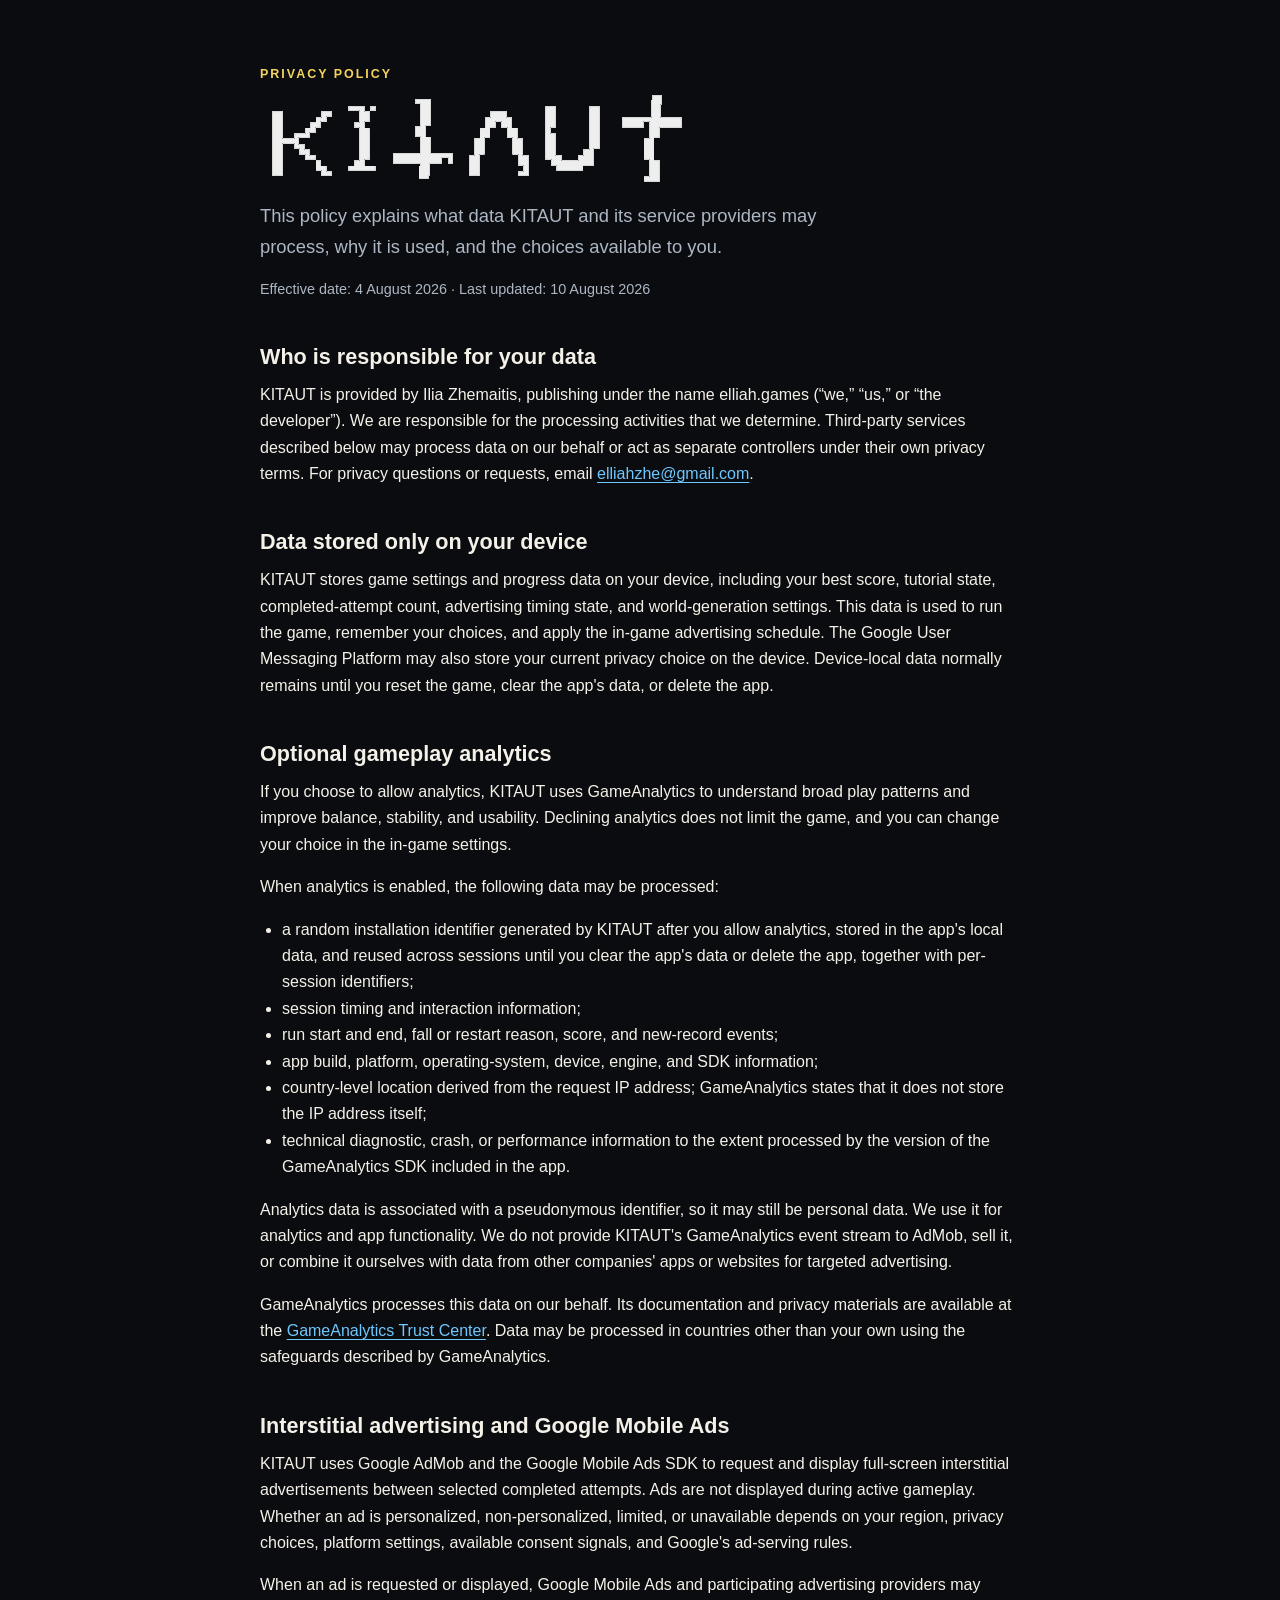
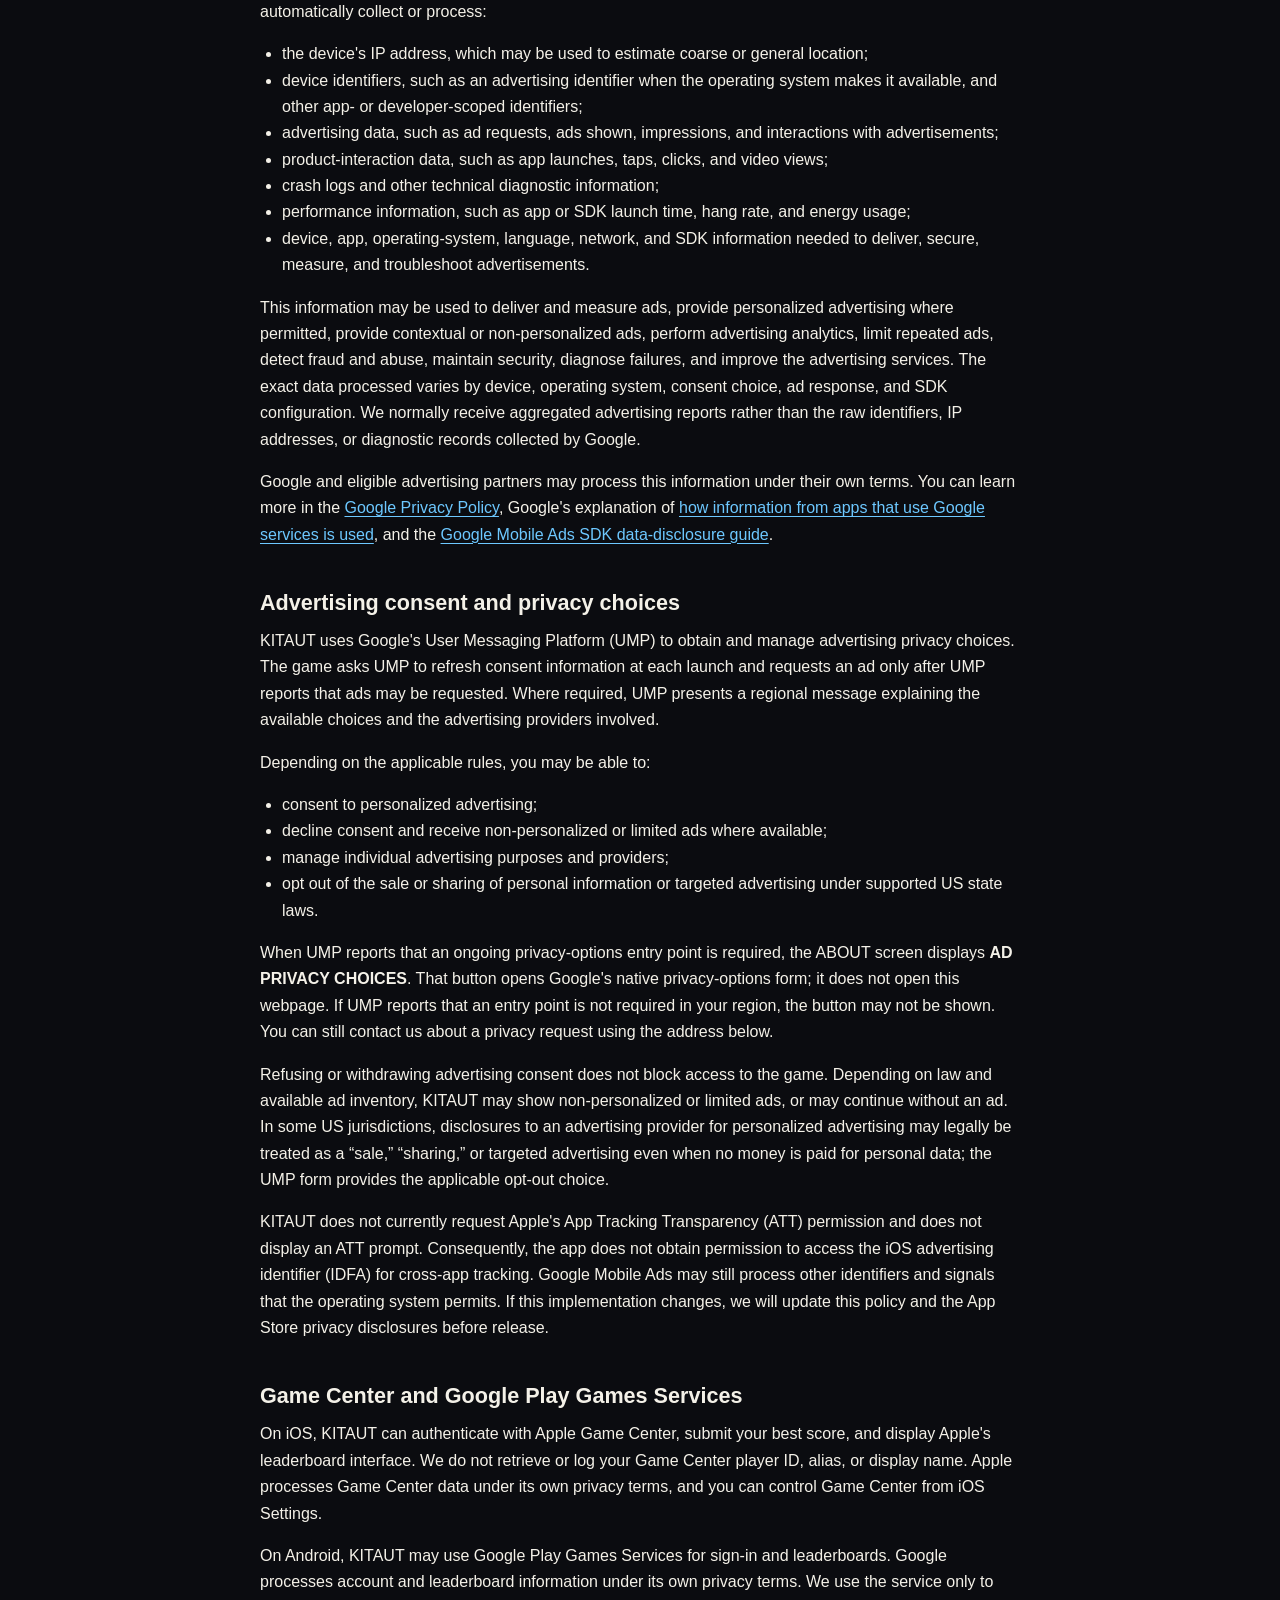
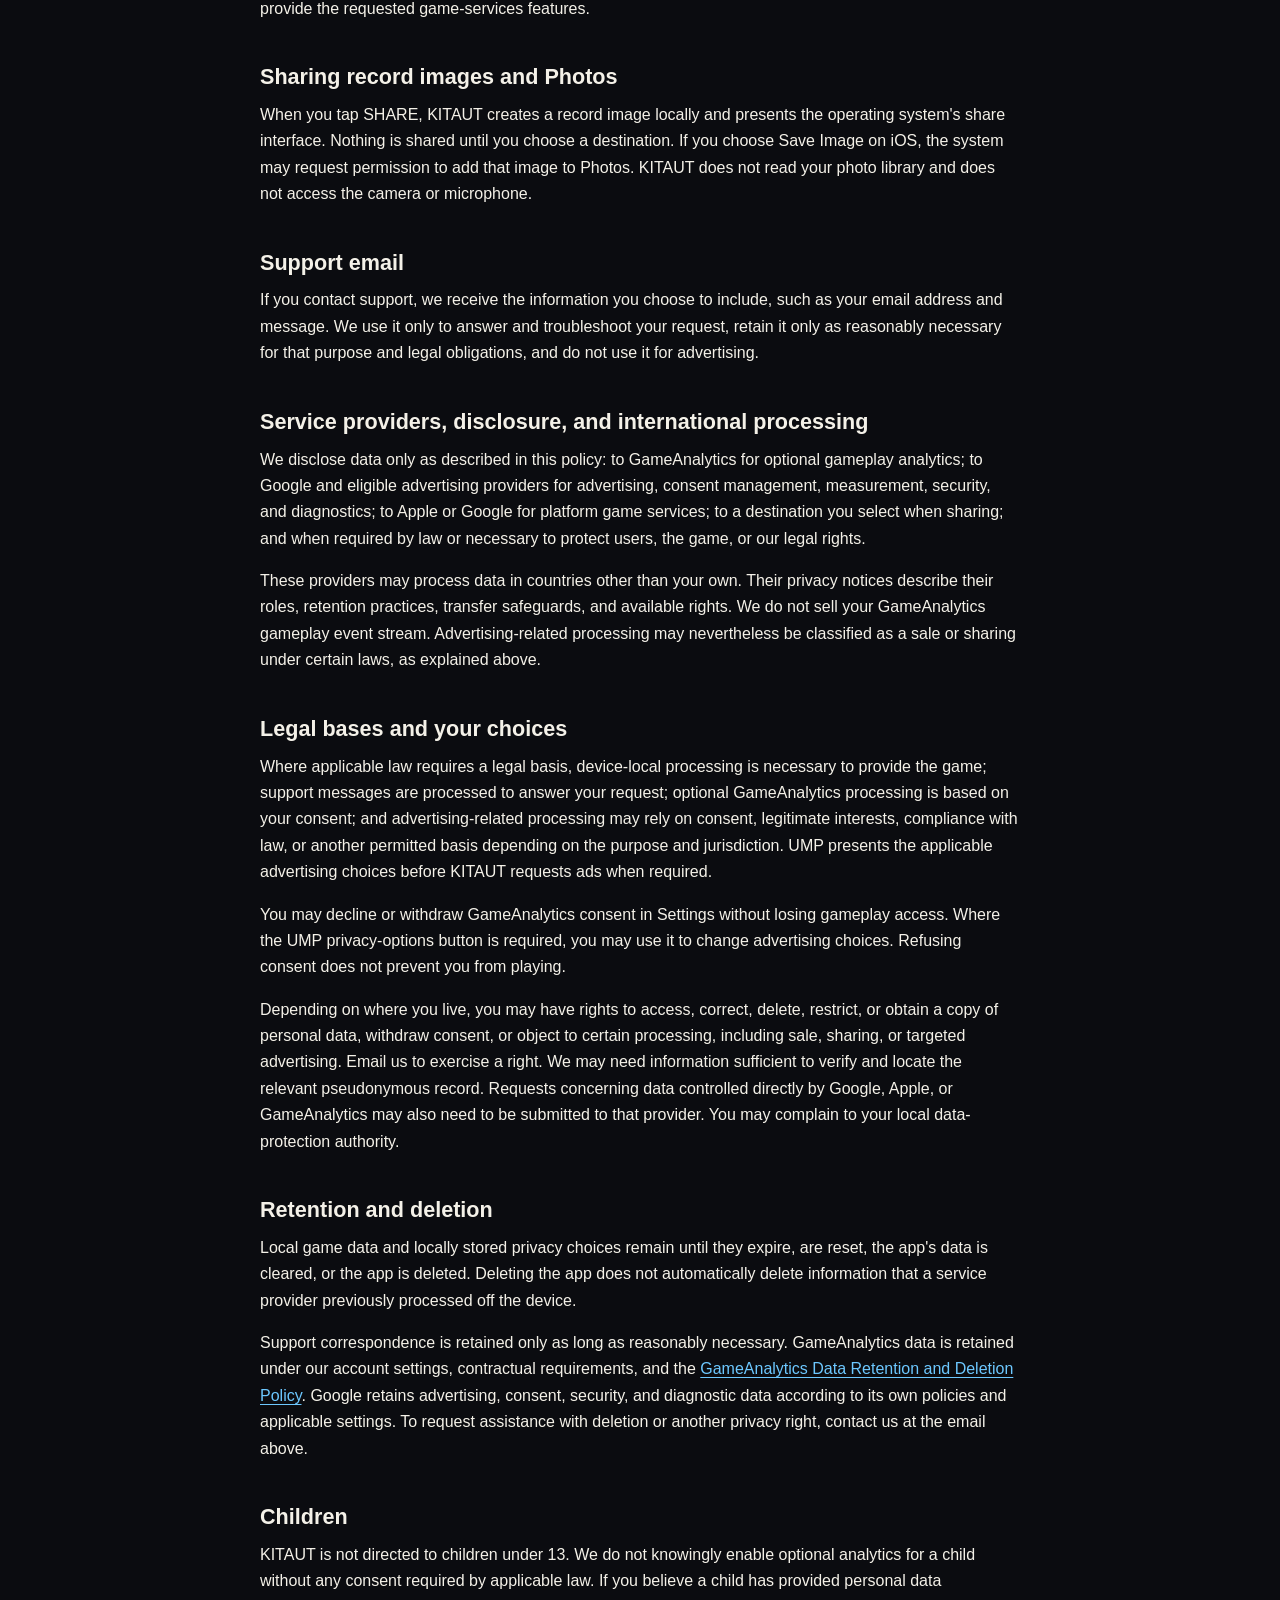
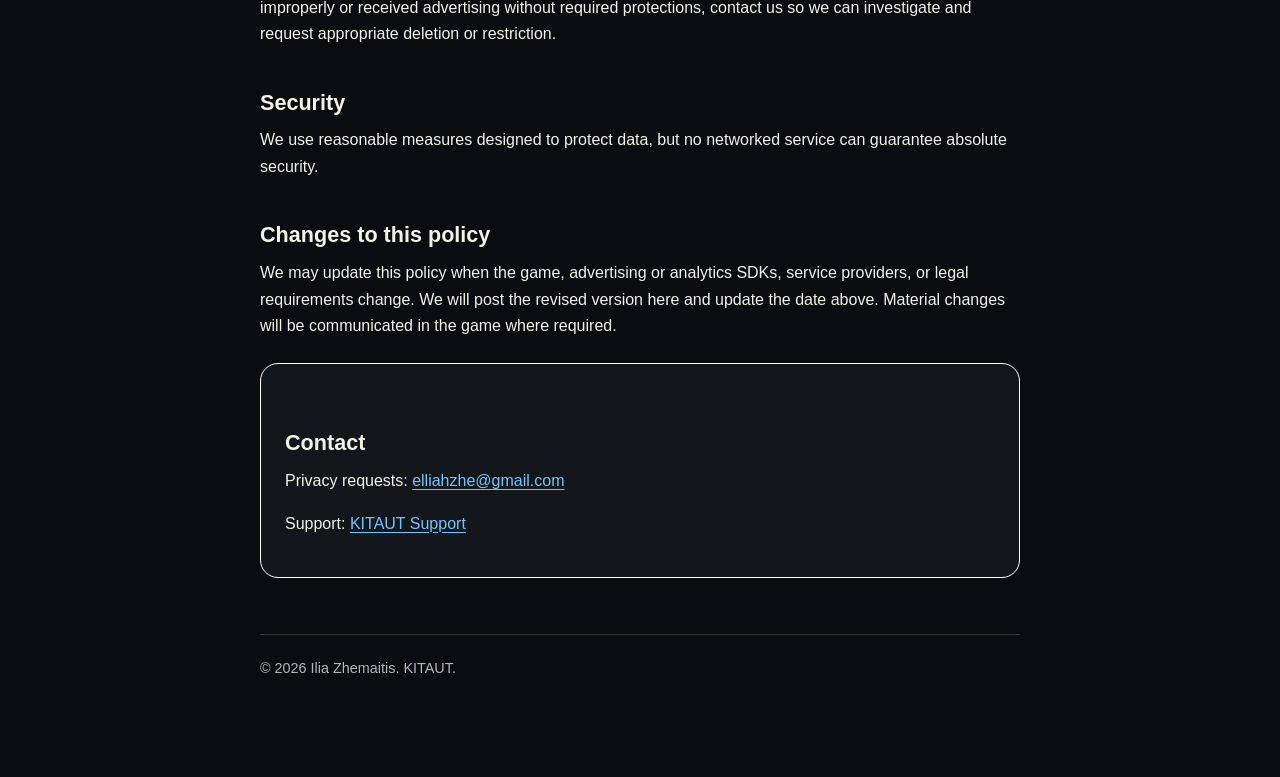
==== commit 5c189f66: "Clarify randomized analytics installation ID" ====
--- a/privacy/index.html
+++ b/privacy/index.html
@@ -32,7 +32,7 @@
       <p>If you choose to allow analytics, KITAUT uses GameAnalytics to understand broad play patterns and improve balance, stability, and usability. Declining analytics does not limit the game, and you can change your choice in the in-game settings.</p>
       <p>When analytics is enabled, the following data may be processed:</p>
       <ul>
-        <li>a persistent randomized installation identifier and session identifiers;</li>
+        <li>a random installation identifier generated by KITAUT after you allow analytics, stored in the app's local data, and reused across sessions until you clear the app's data or delete the app, together with per-session identifiers;</li>
         <li>session timing and interaction information;</li>
         <li>run start and end, fall or restart reason, score, and new-record events;</li>
         <li>app build, platform, operating-system, device, engine, and SDK information;</li>
@@ -137,3 +137,4 @@
   </main>
 </body>
 </html>
+
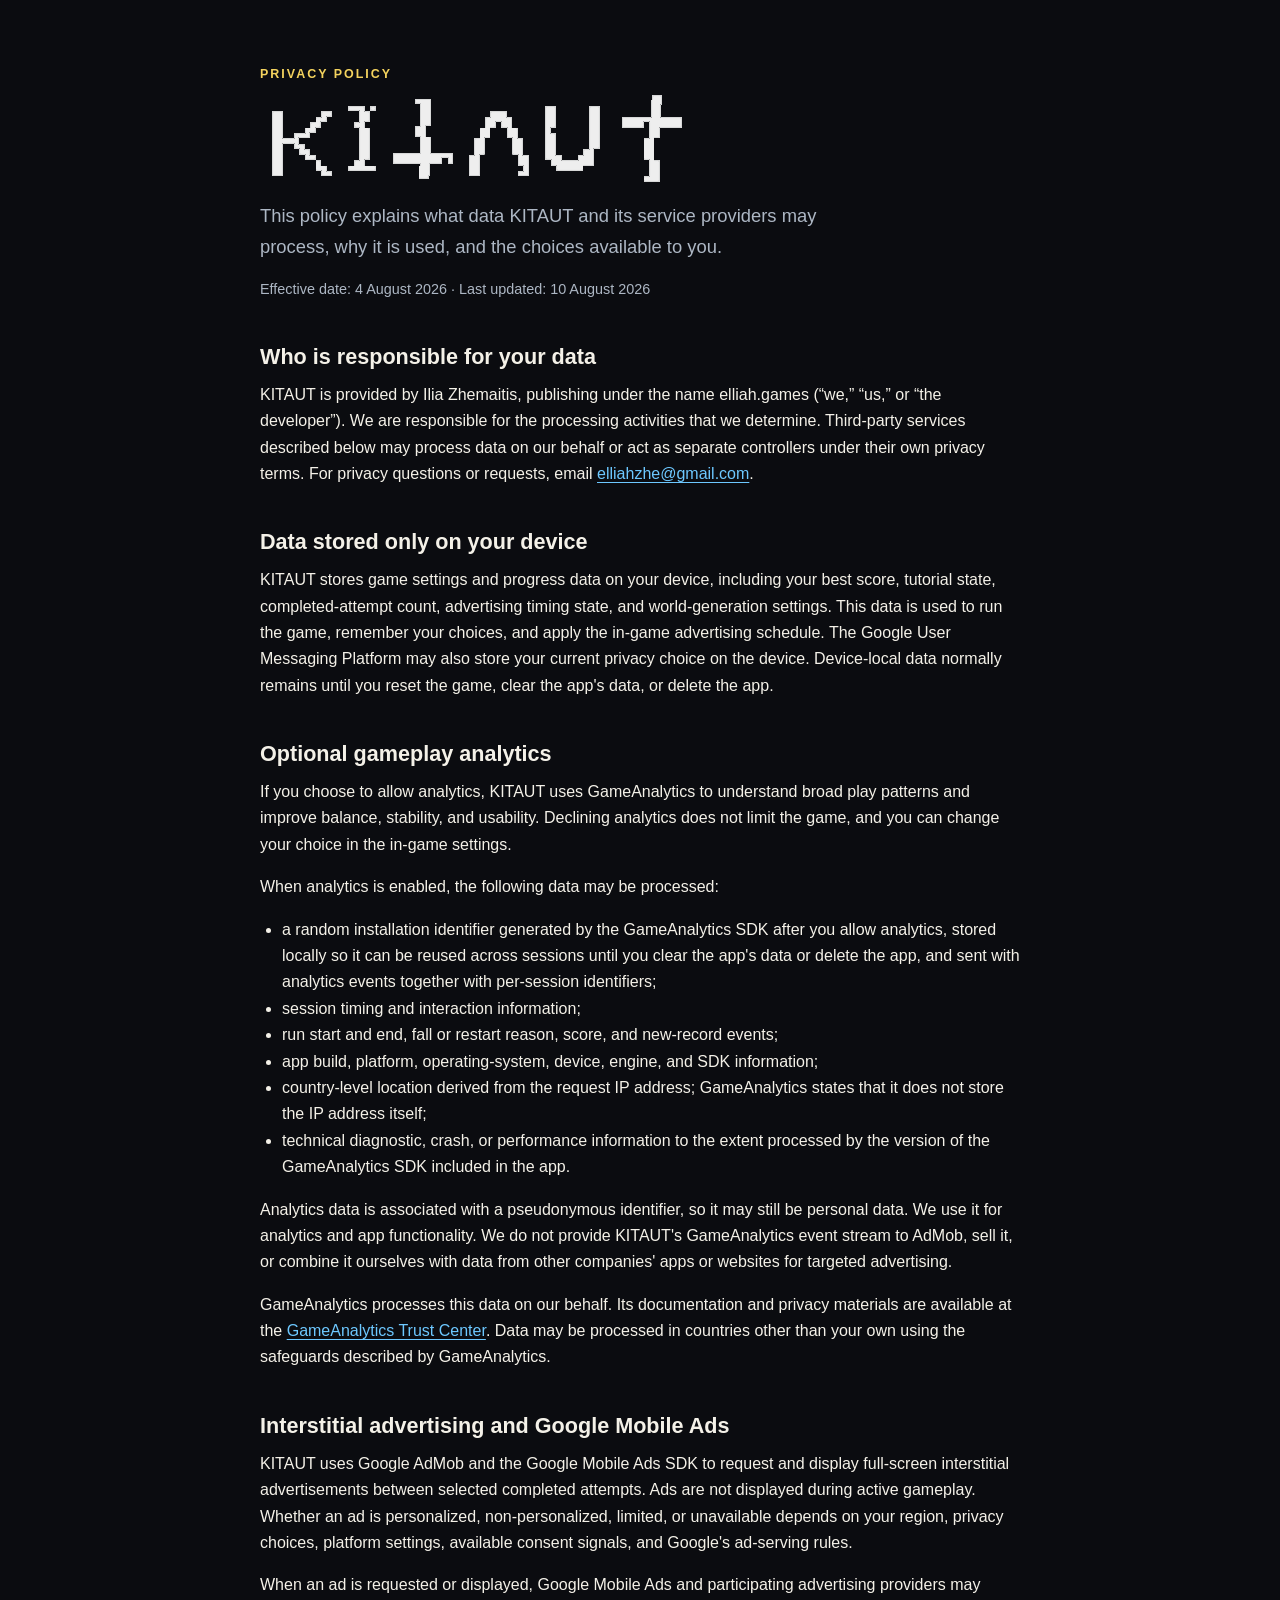
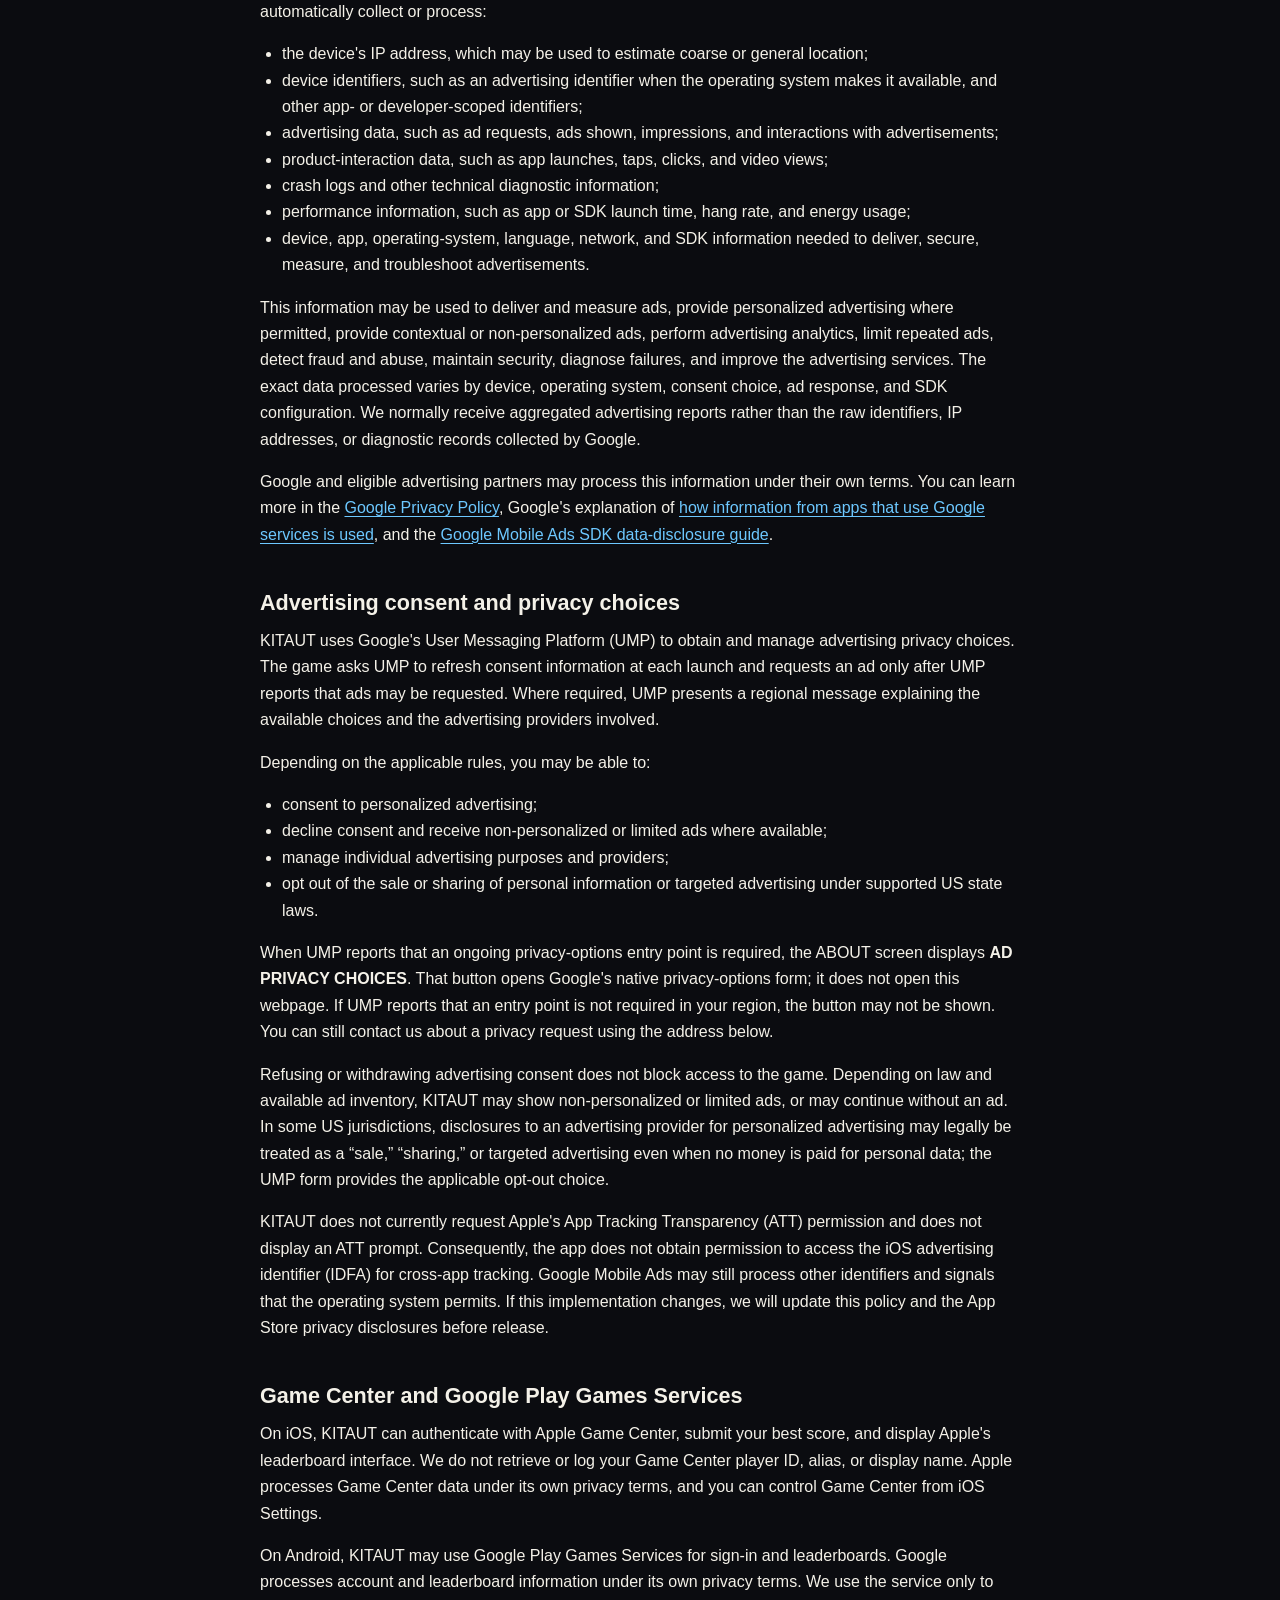
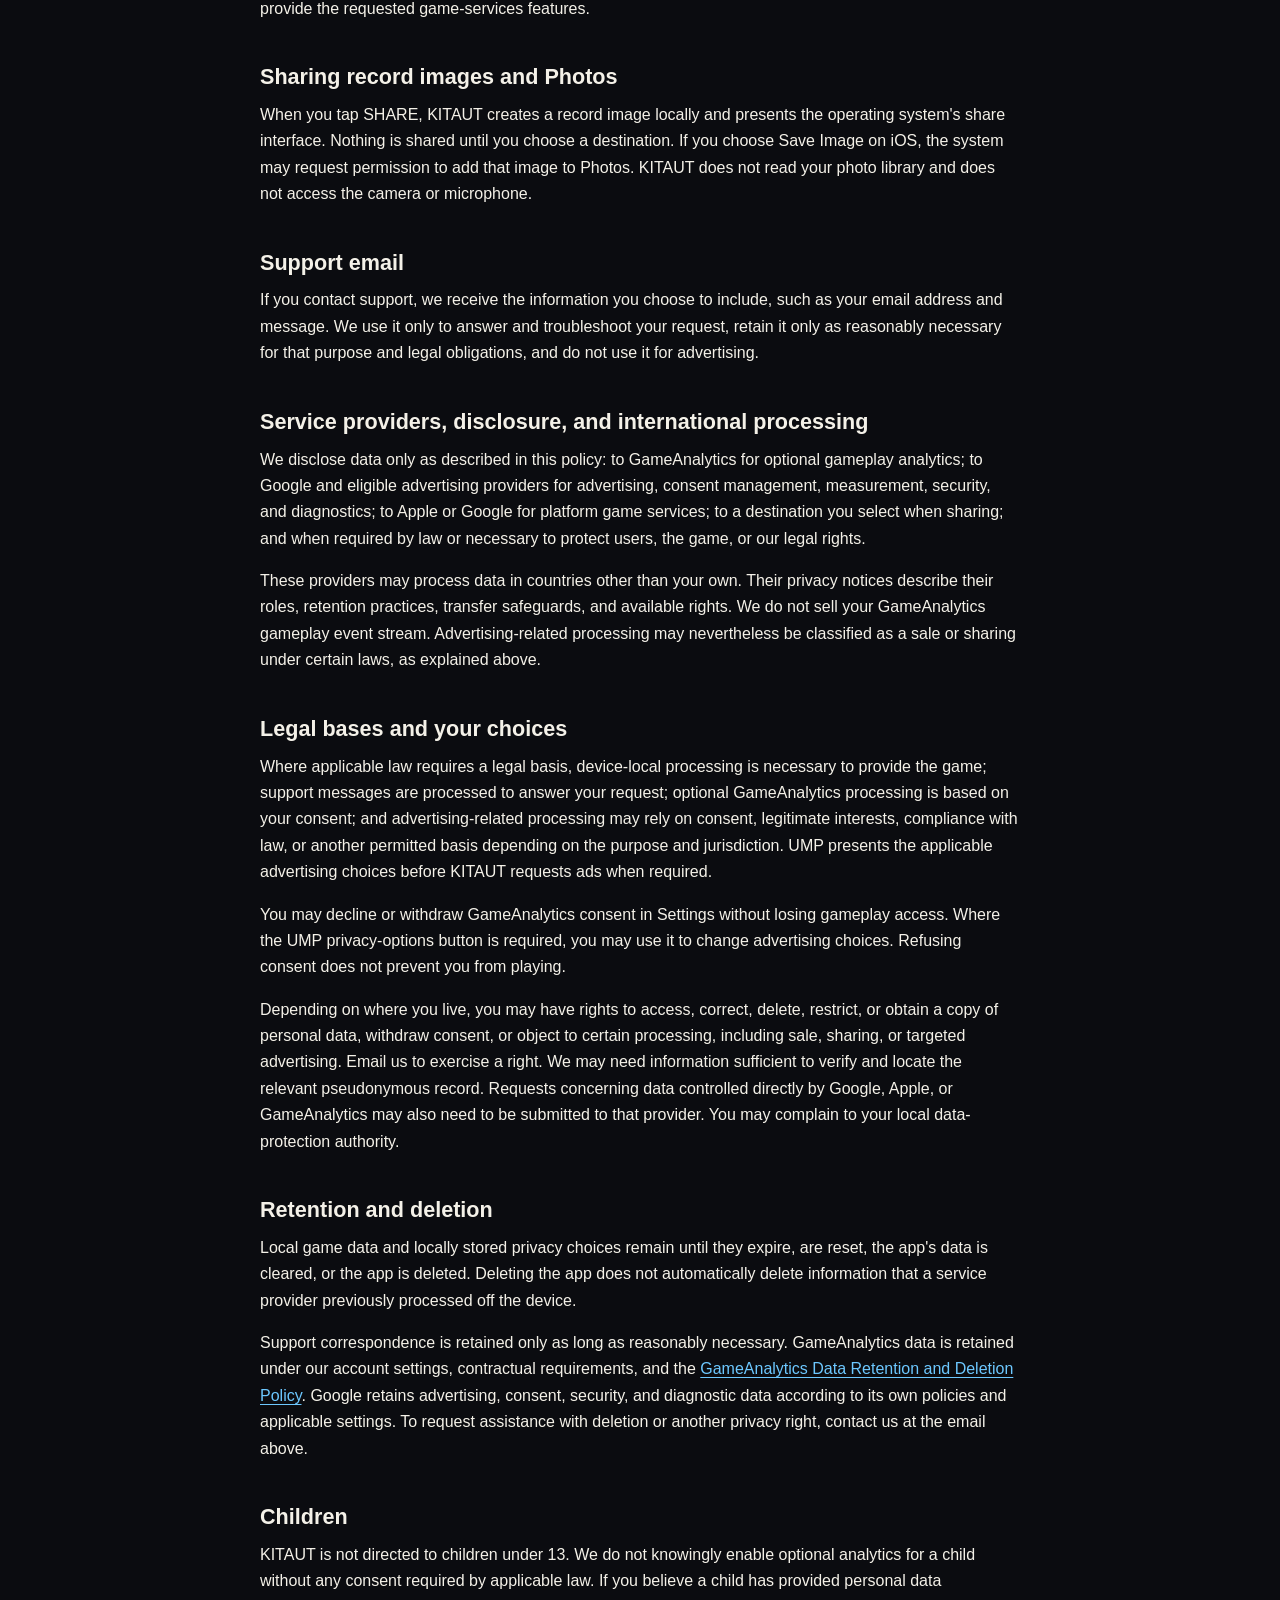
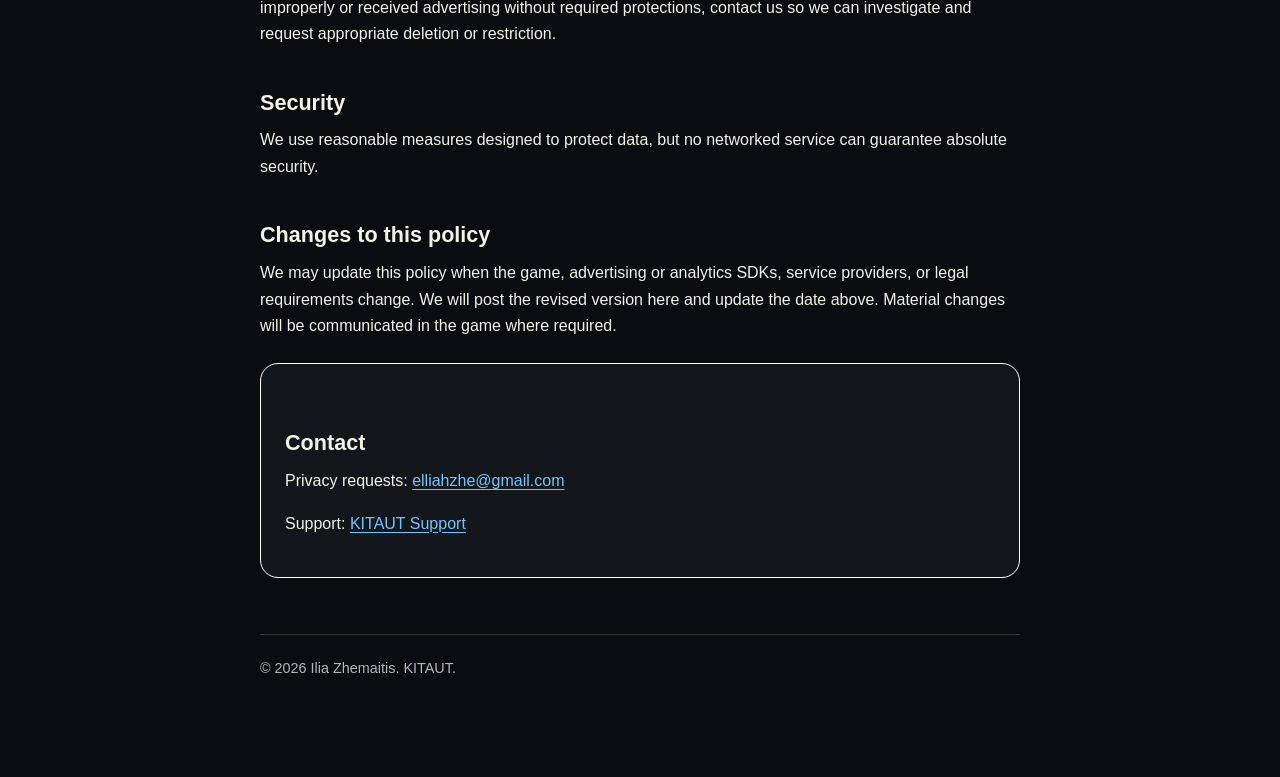
==== commit 9b72dcc3: "Use SDK-managed randomized analytics ID wording" ====
--- a/privacy/index.html
+++ b/privacy/index.html
@@ -32,7 +32,7 @@
       <p>If you choose to allow analytics, KITAUT uses GameAnalytics to understand broad play patterns and improve balance, stability, and usability. Declining analytics does not limit the game, and you can change your choice in the in-game settings.</p>
       <p>When analytics is enabled, the following data may be processed:</p>
       <ul>
-        <li>a random installation identifier generated by KITAUT after you allow analytics, stored in the app's local data, and reused across sessions until you clear the app's data or delete the app, together with per-session identifiers;</li>
+        <li>a random installation identifier generated by the GameAnalytics SDK after you allow analytics, stored locally so it can be reused across sessions until you clear the app's data or delete the app, and sent with analytics events together with per-session identifiers;</li>
         <li>session timing and interaction information;</li>
         <li>run start and end, fall or restart reason, score, and new-record events;</li>
         <li>app build, platform, operating-system, device, engine, and SDK information;</li>
@@ -138,3 +138,4 @@
 </body>
 </html>
 
+
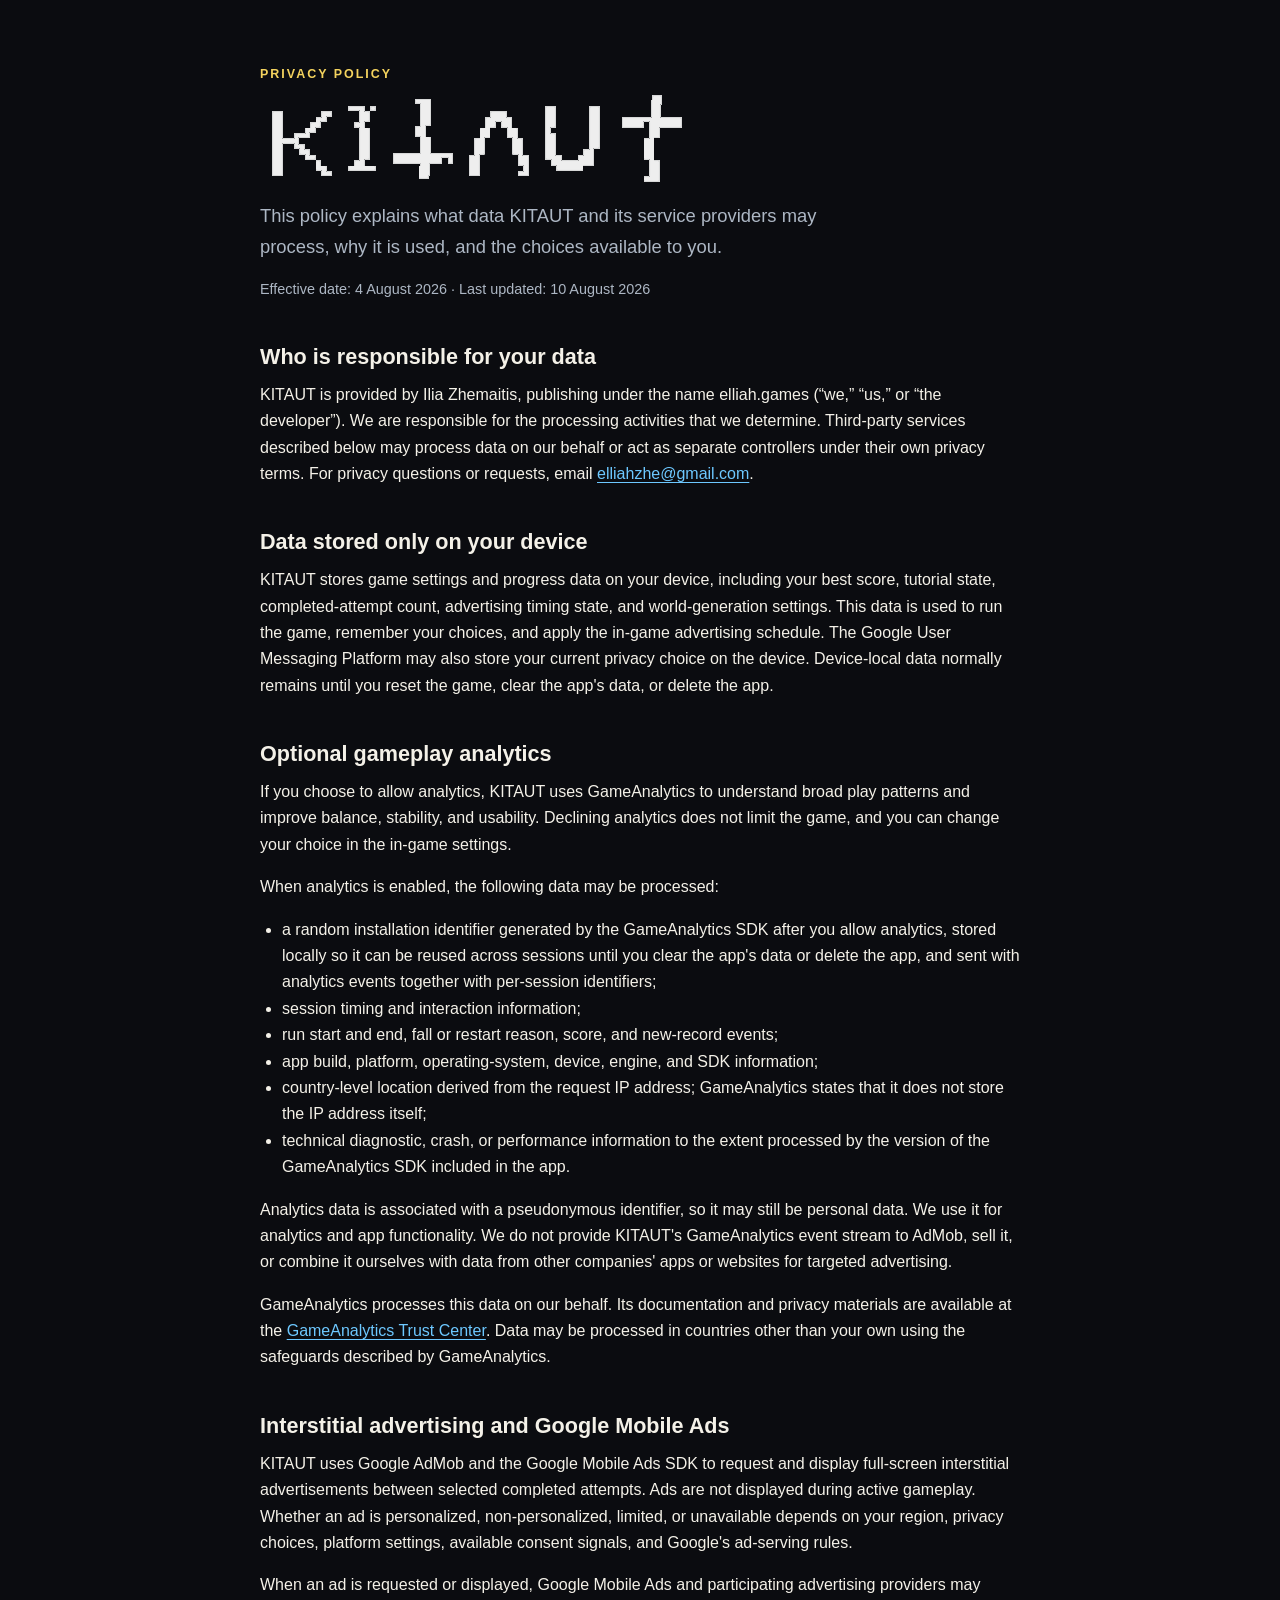
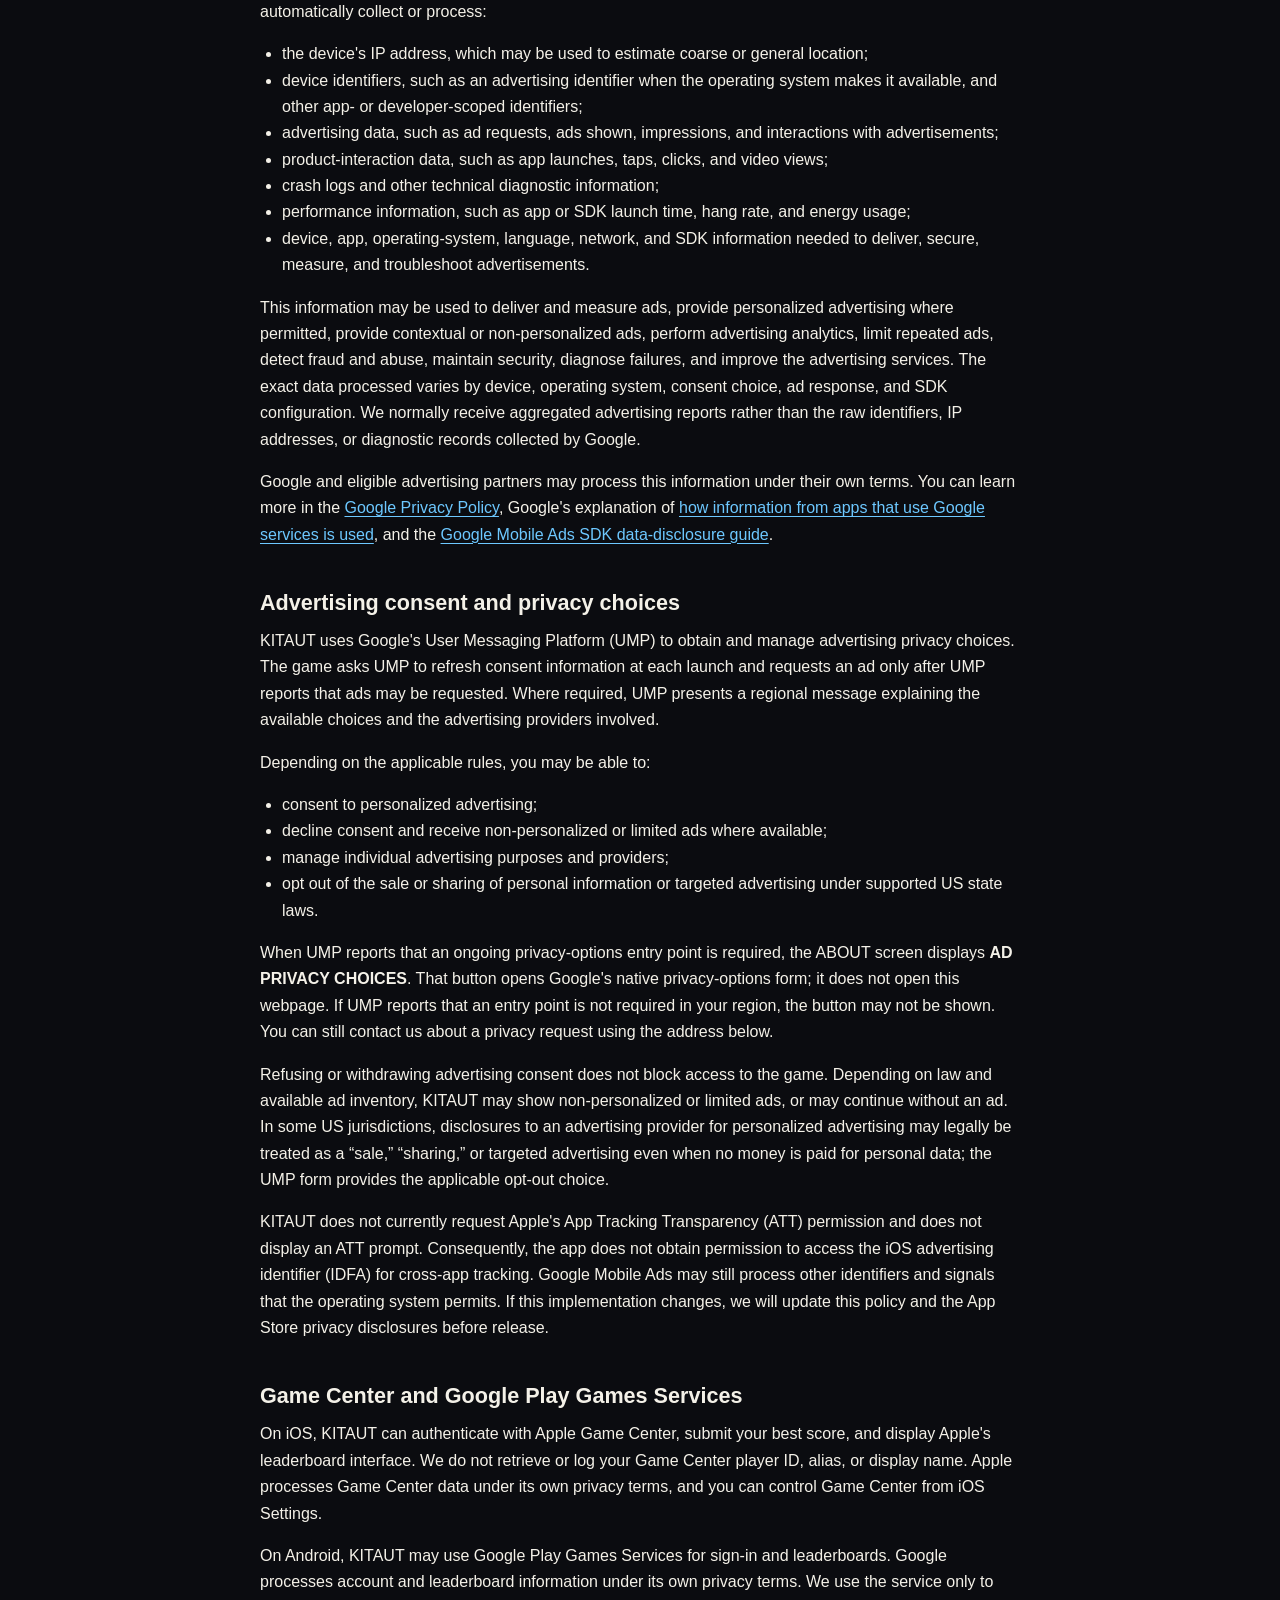
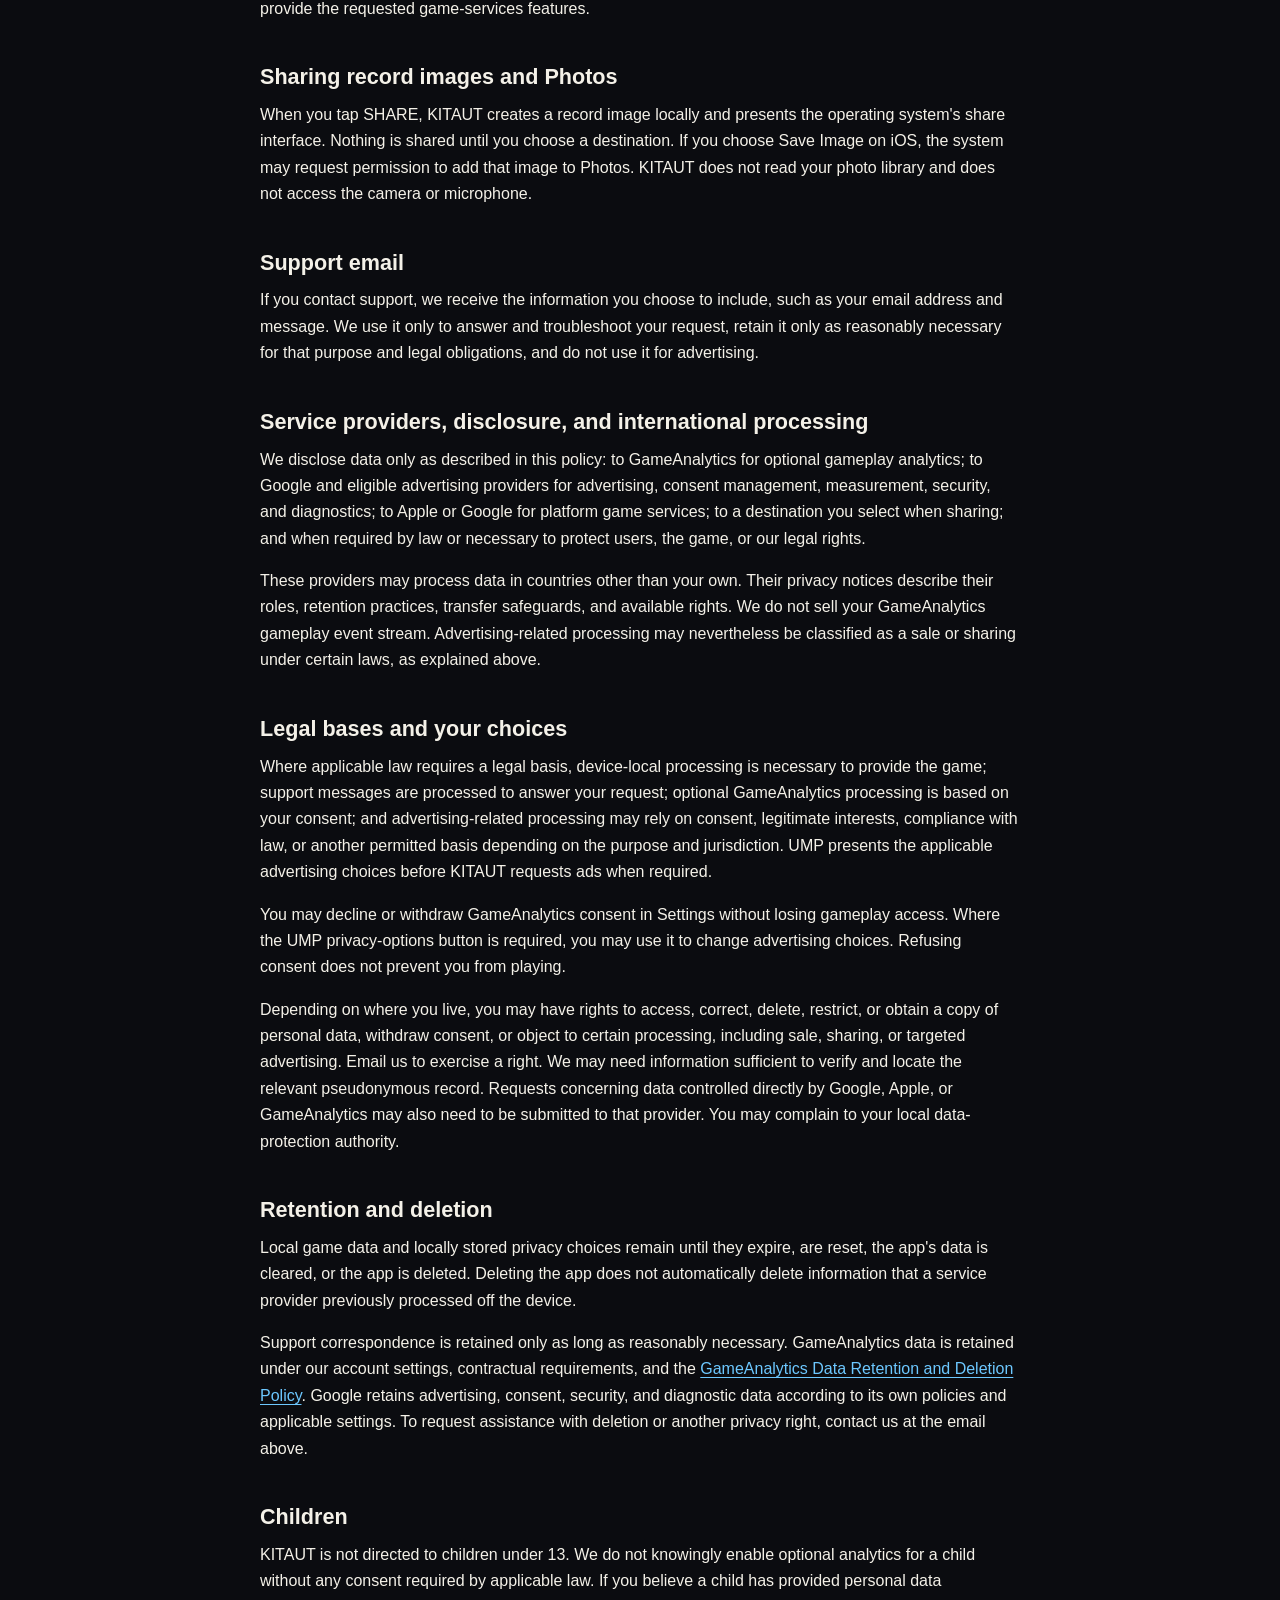
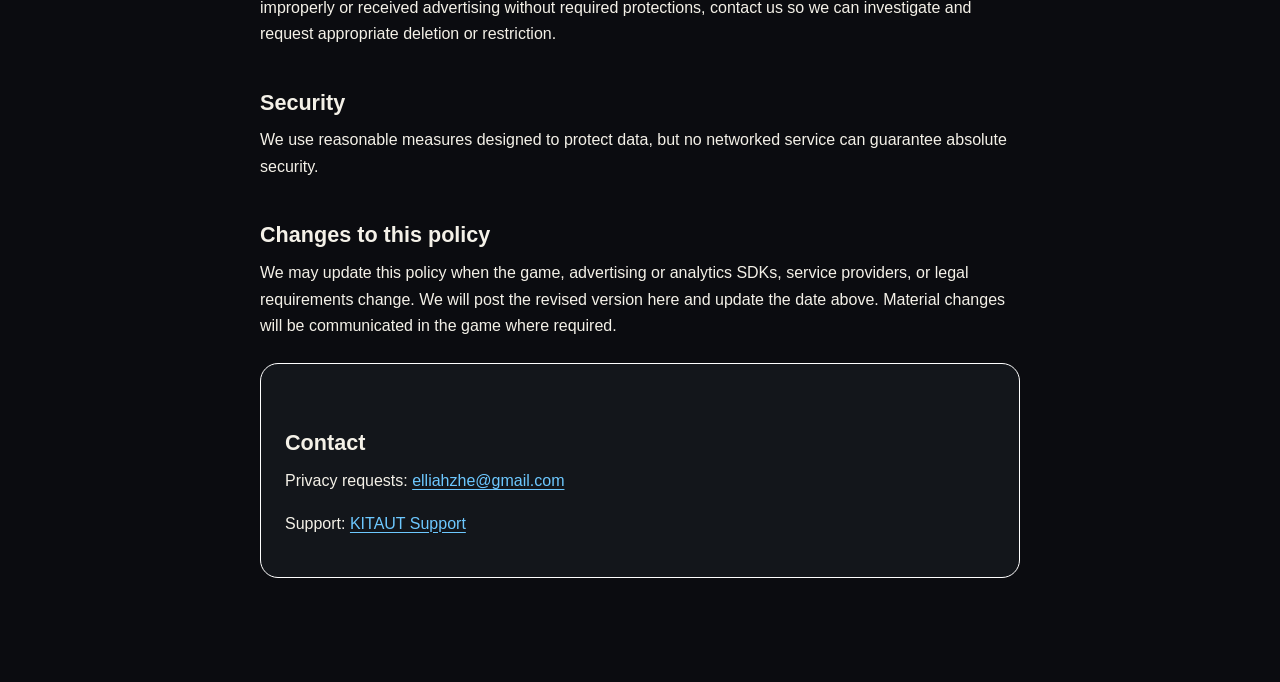
==== commit a09199c2: "Polish landing page and footer details" ====
--- a/privacy/index.html
+++ b/privacy/index.html
@@ -131,11 +131,7 @@
       <p>Support: <a href="../support/">KITAUT Support</a></p>
     </section>
 
-    <footer>
-      <p>© 2026 Ilia Zhemaitis. KITAUT.</p>
-    </footer>
   </main>
 </body>
 </html>
 
-
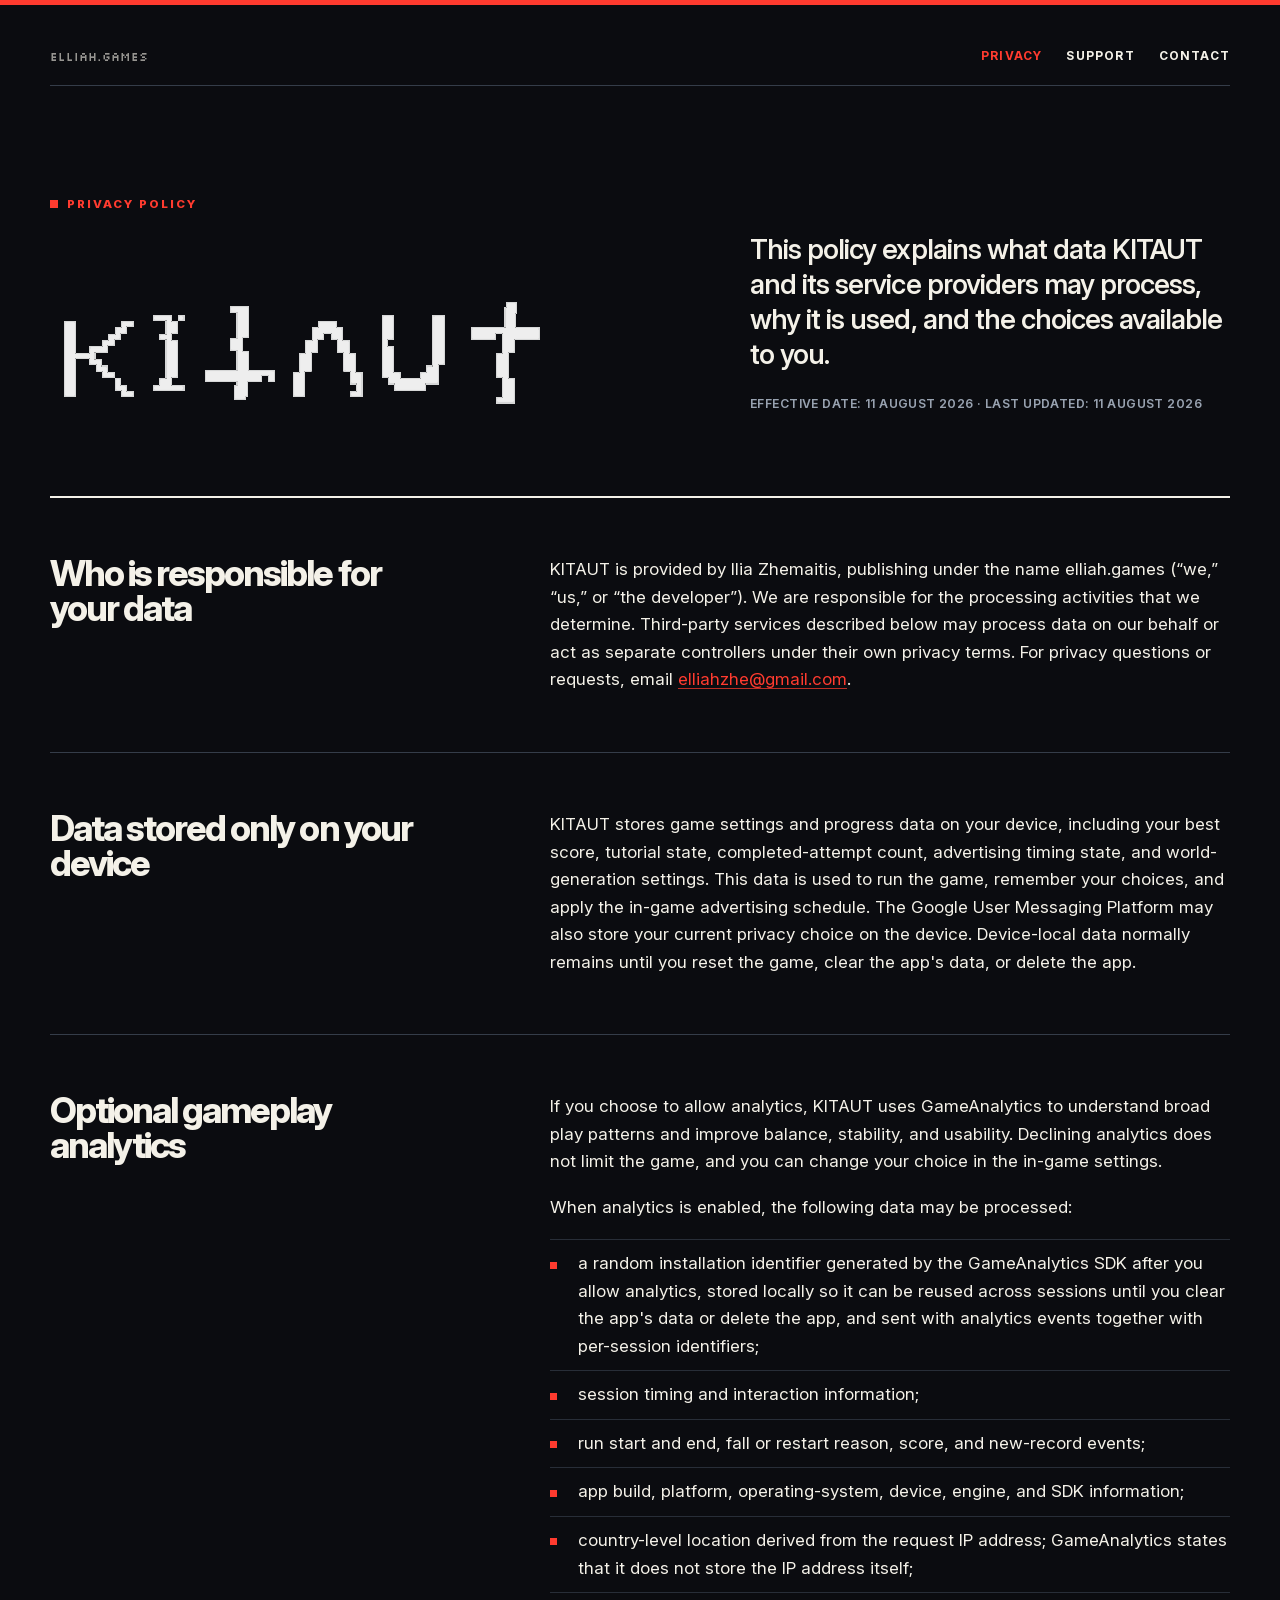
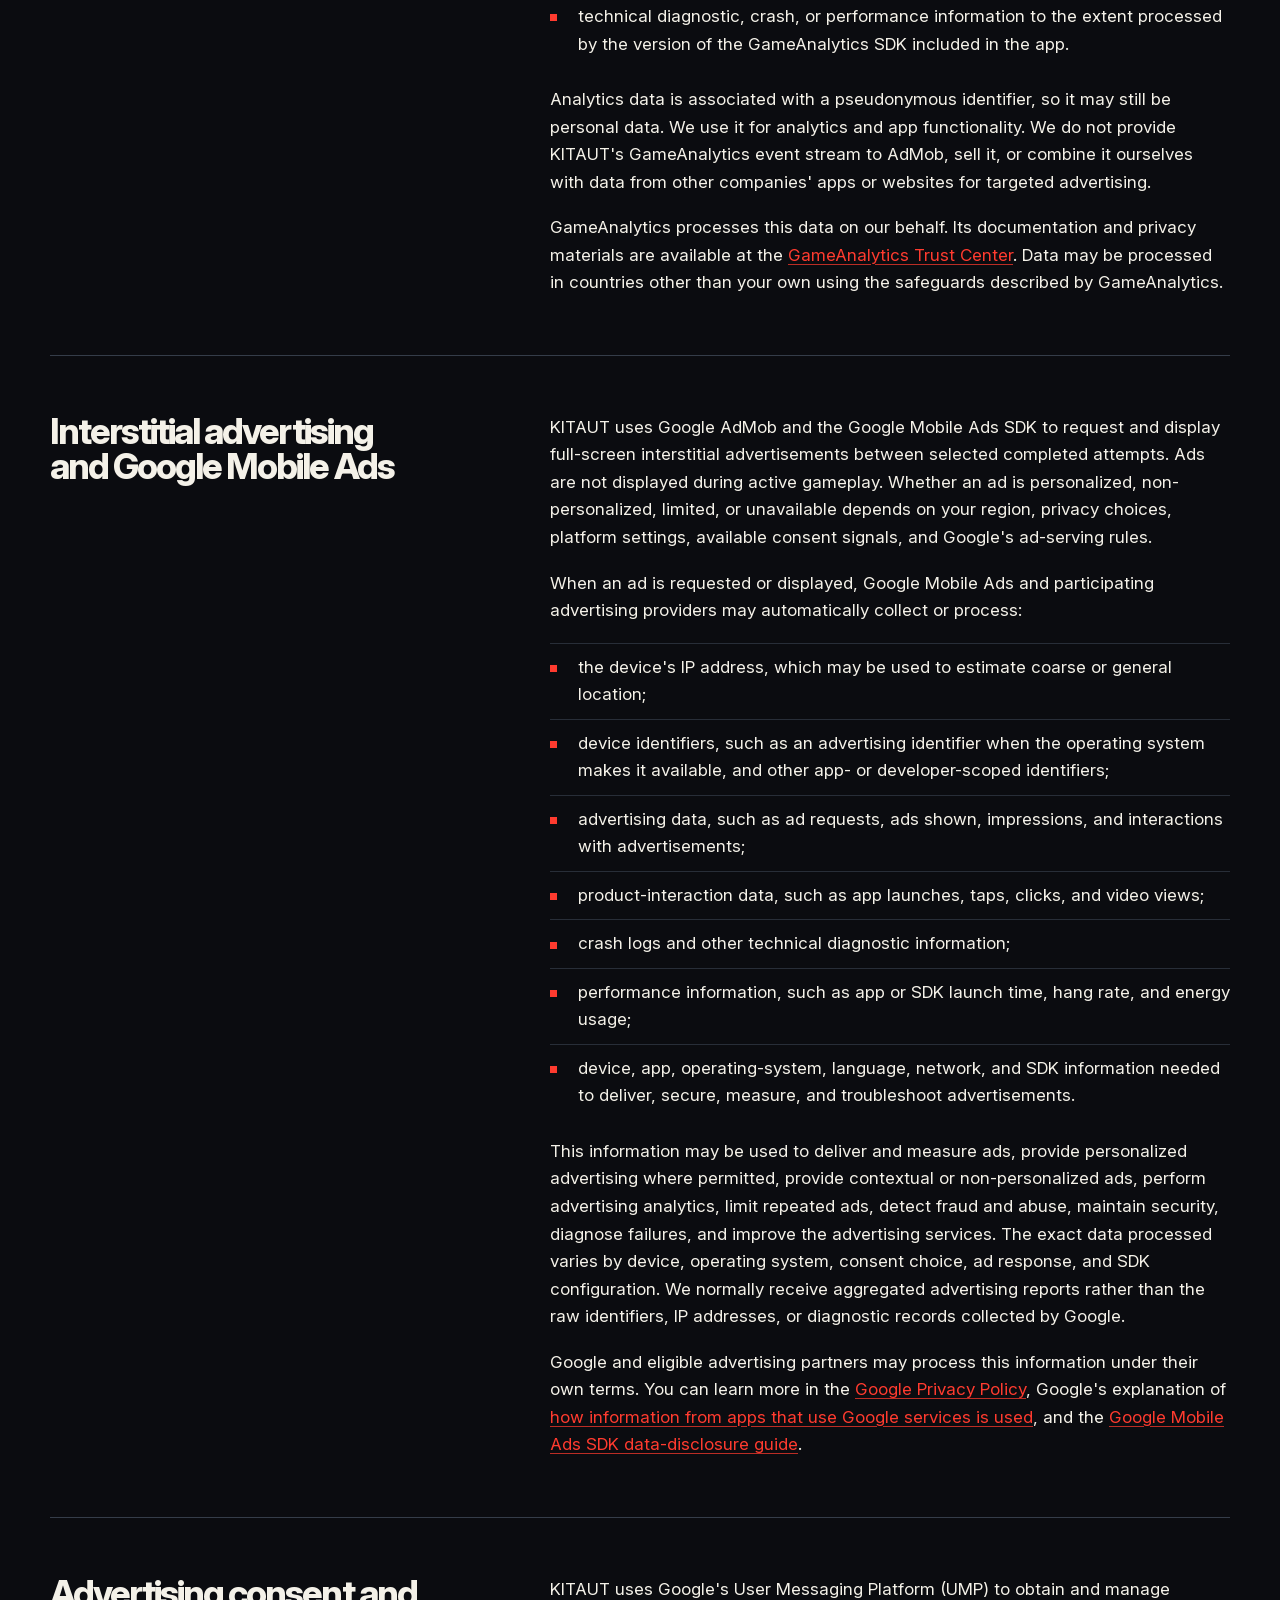
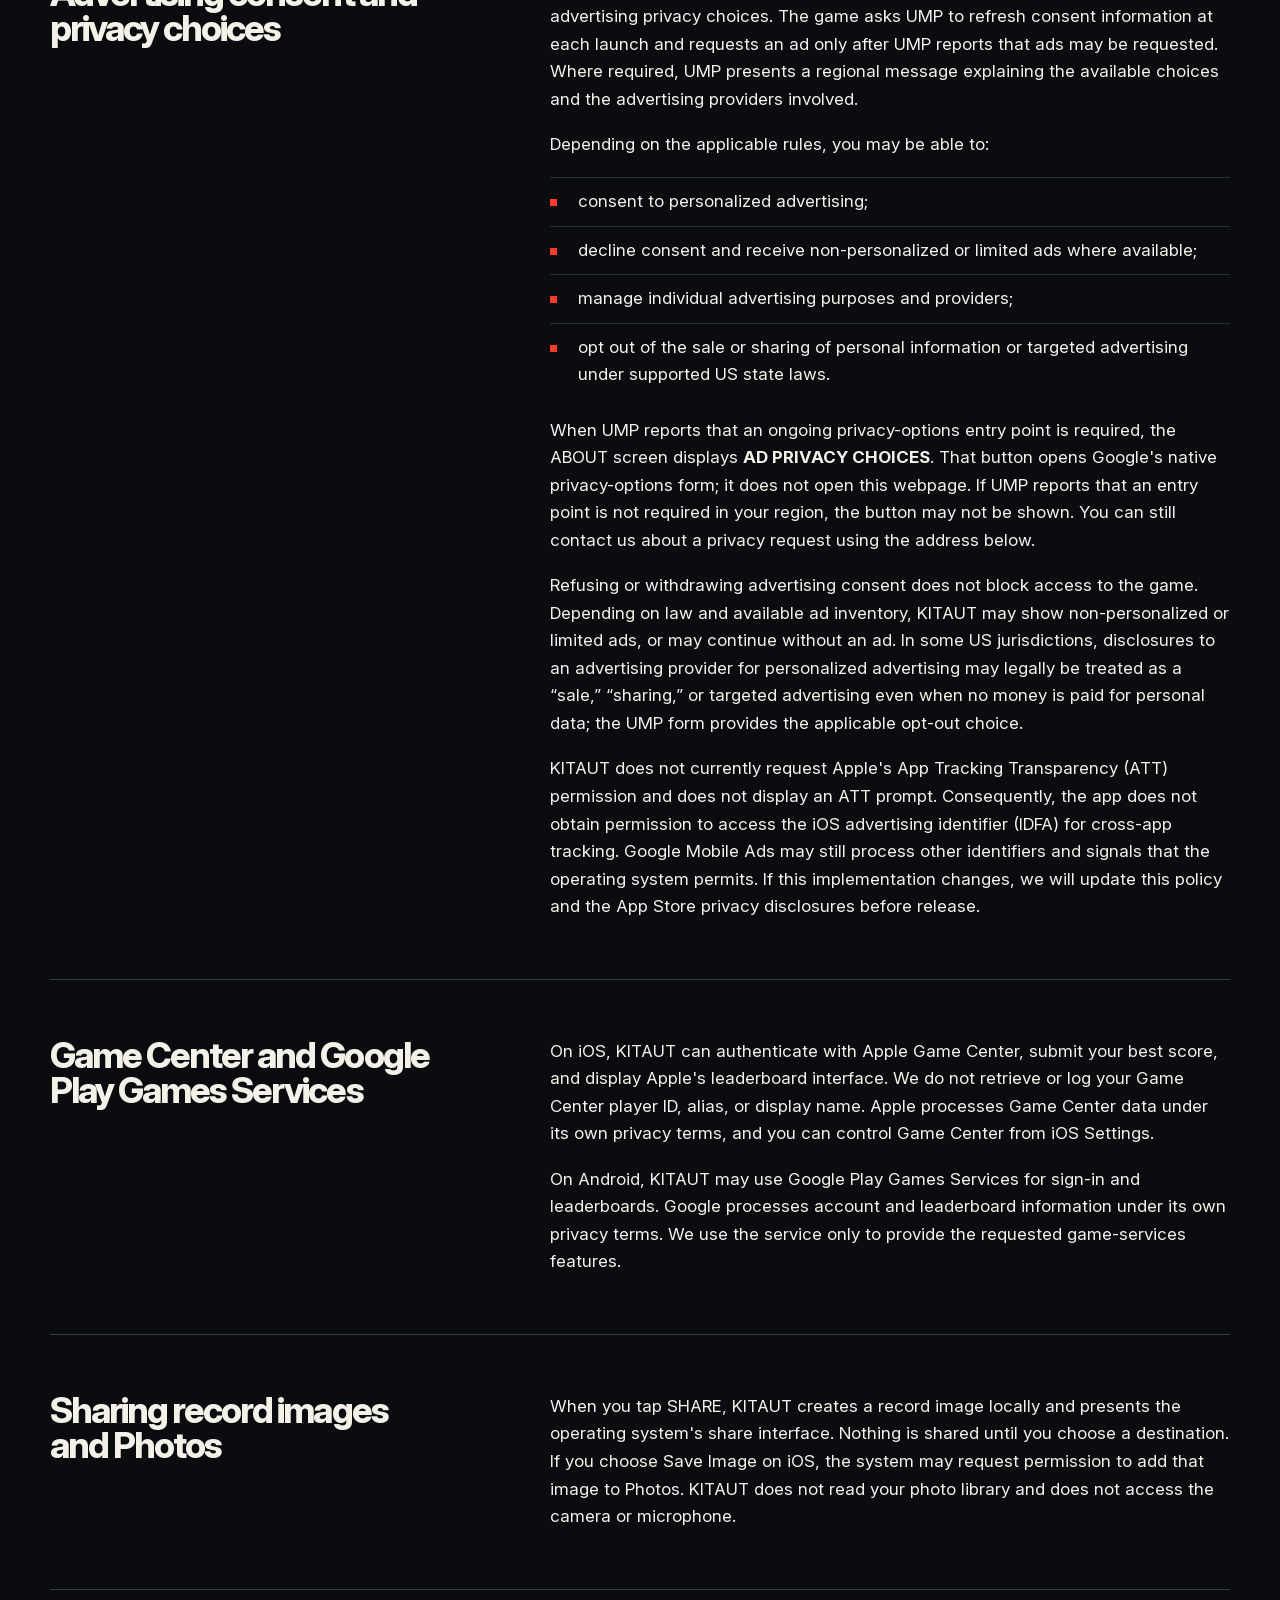
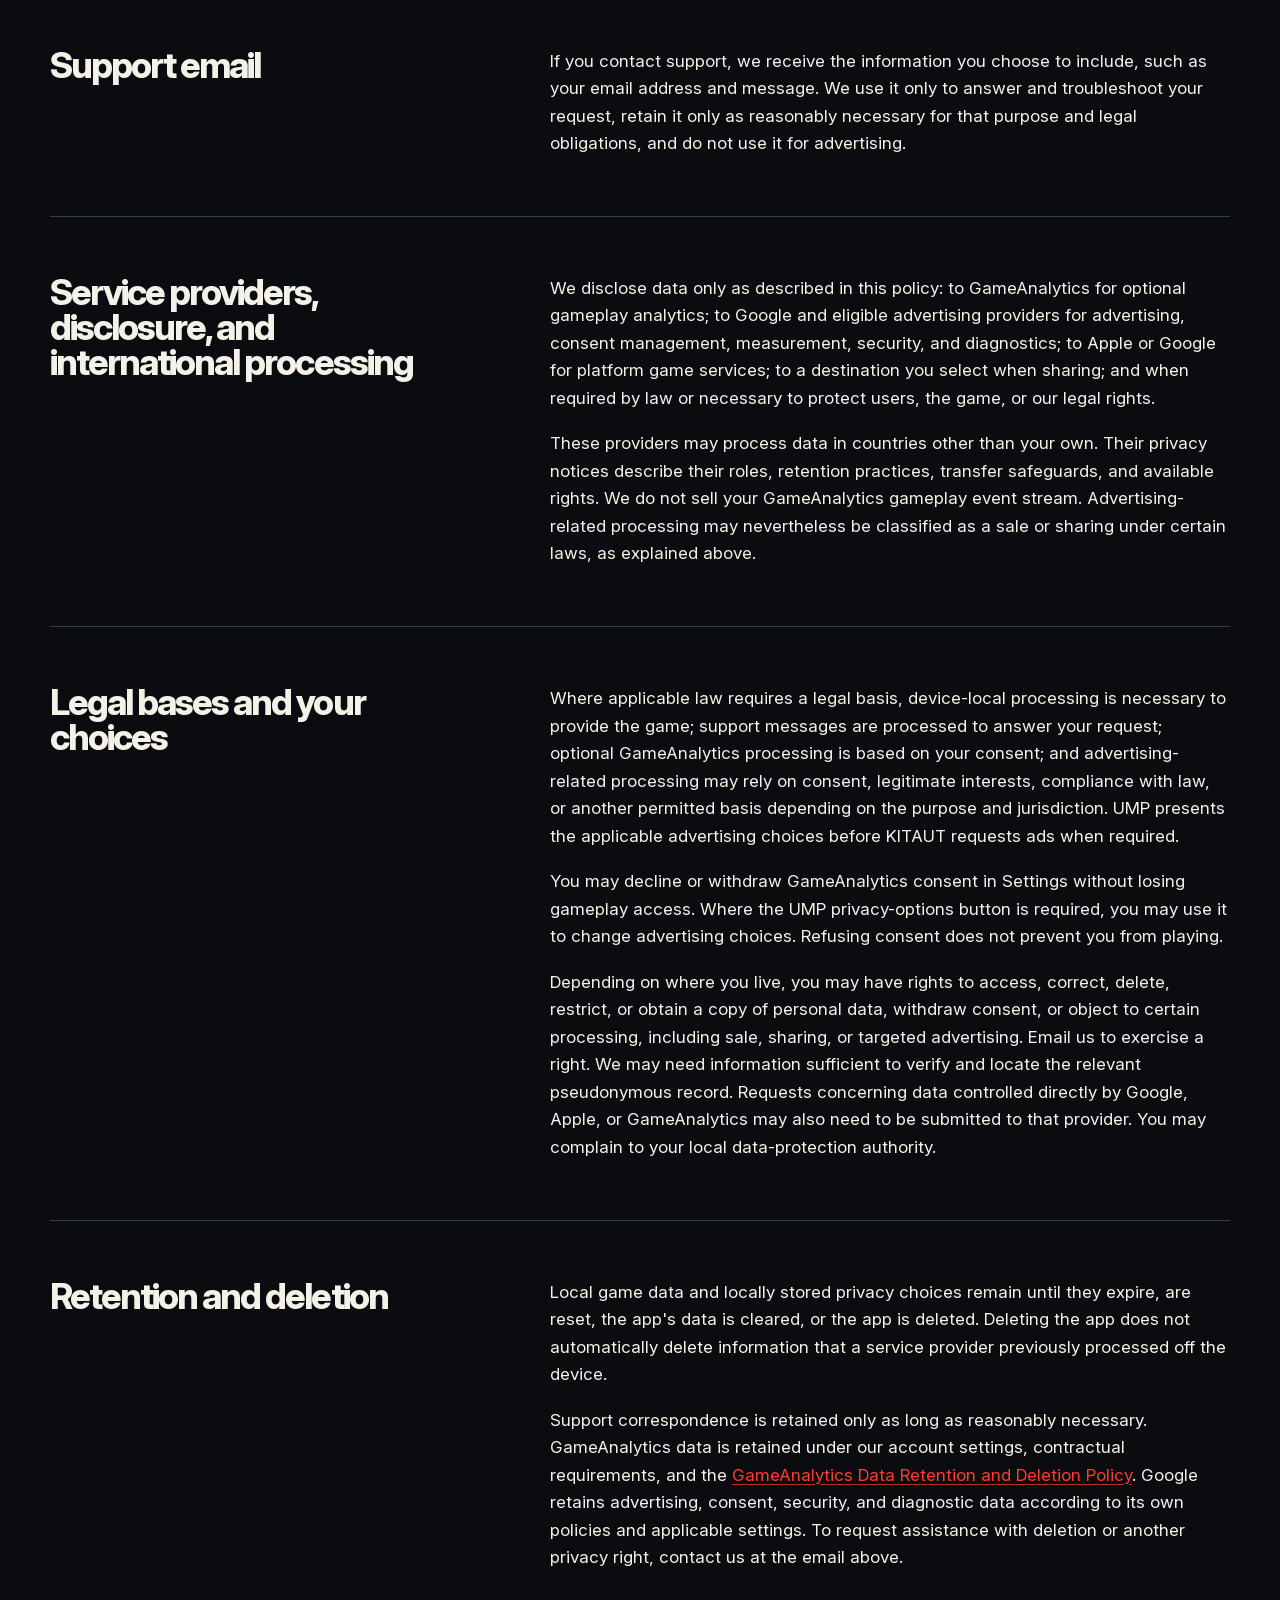
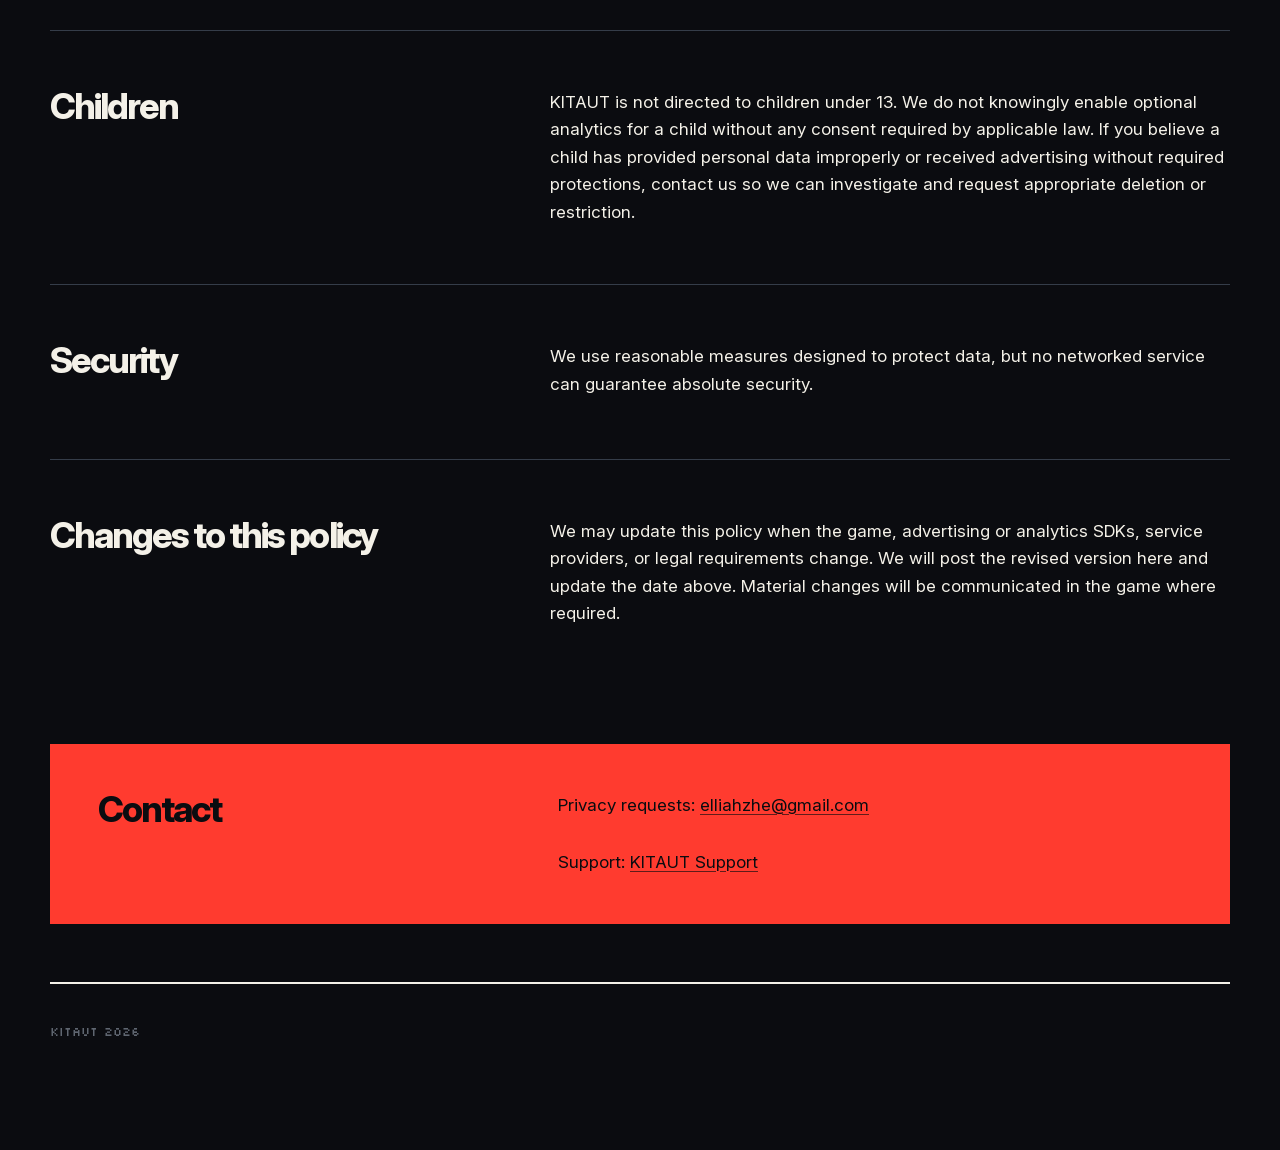
==== commit f9fd5e47: "Redesign privacy and support pages" ====
--- a/privacy/index.html
+++ b/privacy/index.html
@@ -5,16 +5,27 @@
   <meta name="viewport" content="width=device-width, initial-scale=1">
   <meta name="description" content="Privacy Policy for the KITAUT game on iOS and Android.">
   <title>KITAUT Privacy Policy</title>
-  <link rel="canonical" href="https://elliahzhe.github.io/kitaut-site/privacy/">
-  <link rel="stylesheet" href="../styles.css?v=3">
+  <link rel="canonical" href="https://elliah.games/privacy/">
+  <link rel="stylesheet" href="../styles.css?v=11">
 </head>
 <body>
   <main>
+    <nav class="utility-nav" aria-label="Primary navigation">
+      <a class="utility-nav__brand" href="../">elliah.games</a>
+      <div class="utility-nav__links">
+        <a href="./" aria-current="page">Privacy</a>
+        <a href="../support/">Support</a>
+        <a href="mailto:elliahzhe@gmail.com?subject=elliah.games%20Contact">Contact</a>
+      </div>
+    </nav>
+
     <header>
       <p class="eyebrow">Privacy policy</p>
       <h1 class="brand"><img src="../logo_simple.png" alt="KITAUT"></h1>
-      <p class="lede">This policy explains what data KITAUT and its service providers may process, why it is used, and the choices available to you.</p>
-      <p class="meta">Effective date: 4 August 2026 · Last updated: 10 August 2026</p>
+      <div class="page-intro">
+        <p class="lede">This policy explains what data KITAUT and its service providers may process, why it is used, and the choices available to you.</p>
+        <p class="meta">Effective date: 11 August 2026 · Last updated: 11 August 2026</p>
+      </div>
     </header>
 
     <section>
@@ -120,7 +131,7 @@
       <p>We use reasonable measures designed to protect data, but no networked service can guarantee absolute security.</p>
     </section>
 
-    <section>
+    <section class="no-divider-after">
       <h2>Changes to this policy</h2>
       <p>We may update this policy when the game, advertising or analytics SDKs, service providers, or legal requirements change. We will post the revised version here and update the date above. Material changes will be communicated in the game where required.</p>
     </section>
@@ -131,7 +142,10 @@
       <p>Support: <a href="../support/">KITAUT Support</a></p>
     </section>
 
+    <footer class="page-footer">
+      <span class="page-footer__mark">KITAUT 2026</span>
+    </footer>
+
   </main>
 </body>
 </html>
-
--- a/styles.css
+++ b/styles.css
@@ -1,115 +1,454 @@
+@font-face {
+  font-family: "Inter";
+  src: url("assets/fonts/InterVariable.woff2") format("woff2");
+  font-style: normal;
+  font-weight: 100 900;
+  font-display: swap;
+}
+
+@font-face {
+  font-family: "Silkscreen";
+  src: url("assets/fonts/Silkscreen-Regular.ttf") format("truetype");
+  font-style: normal;
+  font-weight: 400;
+  font-display: swap;
+}
+
 :root {
   color-scheme: dark;
   --bg: #0b0c10;
   --panel: #14171d;
-  --line: #2c3440;
+  --line: #353d49;
   --text: #f4f1e8;
-  --muted: #adb7c4;
-  --accent: #f4d35e;
-  --link: #6dc8ff;
-  --danger: #ff5f5f;
+  --muted: #98a2b0;
+  --accent: #ff3b2f;
+  --content-start: 6;
 }
 
 * { box-sizing: border-box; }
 
-html { background: var(--bg); }
+html {
+  background: var(--bg);
+  font-family: "Inter", "Helvetica Neue", Arial, sans-serif;
+  font-synthesis: none;
+  text-rendering: optimizeLegibility;
+}
 
 body {
+  min-width: 280px;
   margin: 0;
   color: var(--text);
   background: var(--bg);
-  font: 16px/1.65 -apple-system, BlinkMacSystemFont, "Segoe UI", sans-serif;
+  font-size: 17px;
+  line-height: 1.62;
+  overflow-x: hidden;
+}
+
+body::before {
+  position: fixed;
+  z-index: 10;
+  inset: 0 0 auto;
+  height: 5px;
+  background: var(--accent);
+  content: "";
 }
 
 main {
-  width: min(760px, calc(100% - 32px));
+  width: min(1180px, calc(100% - 48px));
   margin: 0 auto;
-  padding: 64px 0 80px;
-}
-
-header { margin-bottom: 40px; }
+  padding: 28px 0 72px;
+}
+
+.utility-nav,
+.page-footer {
+  display: flex;
+  align-items: center;
+  justify-content: space-between;
+  gap: 24px;
+  min-height: 58px;
+  border-bottom: 1px solid var(--line);
+  font-size: 0.74rem;
+  font-weight: 720;
+  letter-spacing: 0.1em;
+  text-transform: uppercase;
+}
+
+.utility-nav__links,
+.page-footer__links {
+  display: flex;
+  align-items: center;
+  flex-wrap: wrap;
+  gap: 10px 24px;
+}
+
+.utility-nav a,
+.page-footer a {
+  color: var(--text);
+  text-decoration: none;
+}
+
+.utility-nav a:hover,
+.utility-nav a:focus-visible,
+.page-footer a:hover,
+.page-footer a:focus-visible,
+.utility-nav a[aria-current="page"] {
+  color: var(--accent);
+}
+
+.utility-nav__brand {
+  color: #fff;
+  font-family: "Silkscreen", "Courier New", monospace;
+  font-size: 0.74rem;
+  font-weight: 400;
+  letter-spacing: 0;
+  opacity: 0.6;
+  text-transform: lowercase;
+}
+
+header {
+  display: grid;
+  grid-template-columns: repeat(12, minmax(0, 1fr));
+  gap: 20px;
+  padding: clamp(52px, 9vw, 112px) 0 clamp(48px, 7vw, 84px);
+  border-bottom: 2px solid var(--text);
+}
 
 .eyebrow {
-  margin: 0 0 10px;
+  grid-column: 1 / 5;
+  margin: 0;
   color: var(--accent);
-  font-size: 0.78rem;
-  font-weight: 750;
-  letter-spacing: 0.16em;
+  font-size: 0.72rem;
+  font-weight: 820;
+  letter-spacing: 0.18em;
+  line-height: 1.2;
   text-transform: uppercase;
 }
 
-h1, h2, h3 { line-height: 1.2; }
-
-h1 {
-  margin: 0 0 12px;
-  font-size: clamp(2.5rem, 10vw, 5.2rem);
-  letter-spacing: -0.045em;
+.eyebrow::before {
+  display: inline-block;
+  width: 0.68em;
+  height: 0.68em;
+  margin-right: 0.8em;
+  background: currentColor;
+  content: "";
+}
+
+h1,
+h2,
+h3 {
+  margin-top: 0;
+  font-weight: 760;
+  letter-spacing: -0.055em;
 }
 
 h1.brand {
+  grid-column: 1 / 7;
+  align-self: end;
+  margin: 22px 0 0;
   font-size: 0;
   line-height: 0;
 }
 
 .brand img {
   display: block;
-  width: min(430px, 100%);
+  width: min(500px, 100%);
   height: auto;
   image-rendering: pixelated;
 }
 
-h2 {
-  margin: 42px 0 12px;
-  font-size: 1.35rem;
-}
-
-h3 { margin: 28px 0 8px; font-size: 1.05rem; }
-
-p, ul { margin: 0 0 16px; }
-
-ul { padding-left: 22px; }
-
-a { color: var(--link); text-underline-offset: 3px; }
-
-.lede { max-width: 620px; color: var(--muted); font-size: 1.15rem; }
-
-.card {
-  margin: 24px 0;
-  padding: 24px;
-  border: 1px solid #fff;
-  border-radius: 18px;
-  background: color-mix(in srgb, var(--panel) 92%, transparent);
+.page-intro {
+  grid-column: 8 / 13;
+  align-self: end;
+  display: flex;
+  flex-direction: column;
+  align-items: flex-start;
+  gap: 22px;
+}
+
+.lede {
+  max-width: 560px;
+  margin: 0;
+  color: var(--text);
+  font-size: clamp(1.22rem, 2.2vw, 1.72rem);
+  font-weight: 570;
+  letter-spacing: -0.035em;
+  line-height: 1.28;
+}
+
+.meta {
+  margin: 0;
+  color: var(--muted);
+  font-size: 0.76rem;
+  font-weight: 620;
+  letter-spacing: 0.035em;
+  line-height: 1.45;
+  text-transform: uppercase;
+}
+
+section {
+  display: grid;
+  grid-template-columns: repeat(12, minmax(0, 1fr));
+  gap: 0 20px;
+  padding: clamp(34px, 5vw, 58px) 0;
+  border-bottom: 1px solid var(--line);
+}
+
+section.no-divider-after {
+  border-bottom: 0;
+}
+
+section > h2 {
+  grid-column: 1 / 5;
+  align-self: start;
+  margin: 0 0 22px;
+  font-size: clamp(1.45rem, 2.8vw, 2.35rem);
+  line-height: 0.98;
+}
+
+section > :not(h2) {
+  grid-column: var(--content-start) / 13;
+}
+
+p,
+ul {
+  margin: 0 0 18px;
+}
+
+section > :last-child,
+.card > :last-child {
+  margin-bottom: 0;
+}
+
+ul {
+  padding: 0;
+  list-style: none;
+}
+
+li {
+  position: relative;
+  padding: 10px 0 10px 28px;
+  border-top: 1px solid color-mix(in srgb, var(--line) 70%, transparent);
+}
+
+li::before {
+  position: absolute;
+  top: 1.25em;
+  left: 0;
+  width: 7px;
+  height: 7px;
+  background: var(--accent);
+  content: "";
+}
+
+a {
+  color: var(--accent);
+  text-decoration-color: color-mix(in srgb, var(--accent) 72%, transparent);
+  text-decoration-thickness: 1px;
+  text-underline-offset: 0.2em;
+  overflow-wrap: anywhere;
+}
+
+a:hover,
+a:focus-visible {
+  color: var(--text);
+  text-decoration-color: currentColor;
+}
+
+a:focus-visible {
+  outline: 2px solid var(--accent);
+  outline-offset: 4px;
+}
+
+.button {
+  display: inline-flex;
+  align-items: center;
+  justify-content: space-between;
+  gap: 28px;
+  min-width: min(100%, 250px);
+  padding: 13px 16px;
+  color: var(--bg);
+  background: var(--accent);
+  border: 1px solid var(--accent);
+  font-size: 0.76rem;
+  font-weight: 820;
+  letter-spacing: 0.1em;
+  line-height: 1.2;
+  text-decoration: none;
+  text-transform: uppercase;
+}
+
+.page-intro .button {
+  width: 100%;
+}
+
+.button::after {
+  font-size: 1.15em;
+  content: "↗";
+}
+
+.button:hover,
+.button:focus-visible {
+  color: var(--accent);
+  background: transparent;
 }
 
 .grid {
   display: grid;
   grid-template-columns: repeat(2, minmax(0, 1fr));
-  gap: 16px;
-}
-
-.grid .card { margin: 0; }
-
-.button {
-  display: inline-block;
-  margin-top: 8px;
-  padding: 11px 16px;
-  border-radius: 999px;
+  gap: 0 28px;
+  border-top: 1px solid var(--line);
+}
+
+.grid .card {
+  min-width: 0;
+  margin: 0;
+  padding: 22px 0 26px;
+  border-bottom: 1px solid var(--line);
+}
+
+.grid h3 {
+  margin-bottom: 18px;
+  color: var(--accent);
+  font-size: 0.78rem;
+  font-weight: 790;
+  letter-spacing: 0.12em;
+  line-height: 1.2;
+  text-transform: uppercase;
+}
+
+section.card {
+  margin: clamp(30px, 5vw, 58px) 0;
+  padding: clamp(28px, 4vw, 48px);
+  border: 0;
+  background: var(--accent);
   color: var(--bg);
-  background: var(--text);
-  font-weight: 750;
-  text-decoration: none;
-}
-
-.meta, footer { color: var(--muted); font-size: 0.9rem; }
-
-footer {
-  margin-top: 56px;
-  padding-top: 22px;
-  border-top: 1px solid var(--line);
-}
-
-@media (max-width: 620px) {
-  main { padding-top: 36px; }
+}
+
+section.card .meta {
+  color: color-mix(in srgb, var(--bg) 68%, transparent);
+}
+
+section.card a {
+  color: var(--bg);
+  text-decoration-color: color-mix(in srgb, var(--bg) 65%, transparent);
+}
+
+.page-footer {
+  justify-content: flex-start;
+  min-height: 96px;
+  margin-top: 24px;
+  border-top: 2px solid var(--text);
+  border-bottom: 0;
+}
+
+.page-footer__mark {
+  color: var(--muted);
+  font-family: "Silkscreen", "Courier New", monospace;
+  font-size: 0.74rem;
+  font-weight: 400;
+  letter-spacing: 0;
+  opacity: 0.6;
+  font-variant-numeric: tabular-nums;
+}
+
+@media (max-width: 900px) {
+  :root { --content-start: 5; }
+
+  header { padding-top: 64px; }
+  h1.brand { grid-column: 1 / 7; }
+  .page-intro { grid-column: 7 / 13; }
+  section > h2 { grid-column: 1 / 4; }
+}
+
+@media (max-width: 700px) {
+  :root { --content-start: 1; }
+
+  body {
+    font-size: 16px;
+  }
+
+  main {
+    width: min(100% - 32px, 620px);
+    padding-top: 22px;
+  }
+
+  .utility-nav {
+    align-items: flex-start;
+    min-height: 0;
+    padding: 16px 0 18px;
+  }
+
+  .utility-nav__links { justify-content: flex-end; }
+
+  header {
+    display: block;
+    padding: 48px 0 44px;
+  }
+
+  h1.brand { margin: 28px 0 40px; }
+
+  .page-intro { gap: 18px; }
+
+  section {
+    display: block;
+    padding: 38px 0 44px;
+  }
+
+  section > h2 {
+    max-width: 16ch;
+    margin-bottom: 30px;
+  }
+
   .grid { grid-template-columns: 1fr; }
-  .card { padding: 20px; }
-}
+
+  section.card {
+    margin: 24px -16px;
+    padding: 32px 16px 38px;
+  }
+
+  .page-footer {
+    align-items: flex-start;
+    flex-direction: column;
+    justify-content: center;
+    padding: 24px 0 10px;
+  }
+}
+
+@media (max-width: 440px) {
+  main { width: calc(100% - 24px); }
+
+  .utility-nav {
+    flex-direction: column;
+    gap: 12px;
+  }
+
+  .utility-nav__links {
+    justify-content: flex-start;
+    gap: 8px 18px;
+  }
+
+  .brand img { width: 100%; }
+
+  .lede { font-size: 1.18rem; }
+
+  section > h2 { font-size: 1.65rem; }
+
+  section.card { margin-inline: -12px; }
+
+}
+
+@media print {
+  :root {
+    color-scheme: light;
+    --bg: #fff;
+    --text: #000;
+    --muted: #444;
+    --line: #aaa;
+  }
+
+  body { background: #fff; }
+  body::before, .utility-nav, .page-footer { display: none; }
+  main { width: 100%; padding: 0; }
+  header { padding-top: 0; }
+  section.card { color: #000; background: #eee; }
+}
